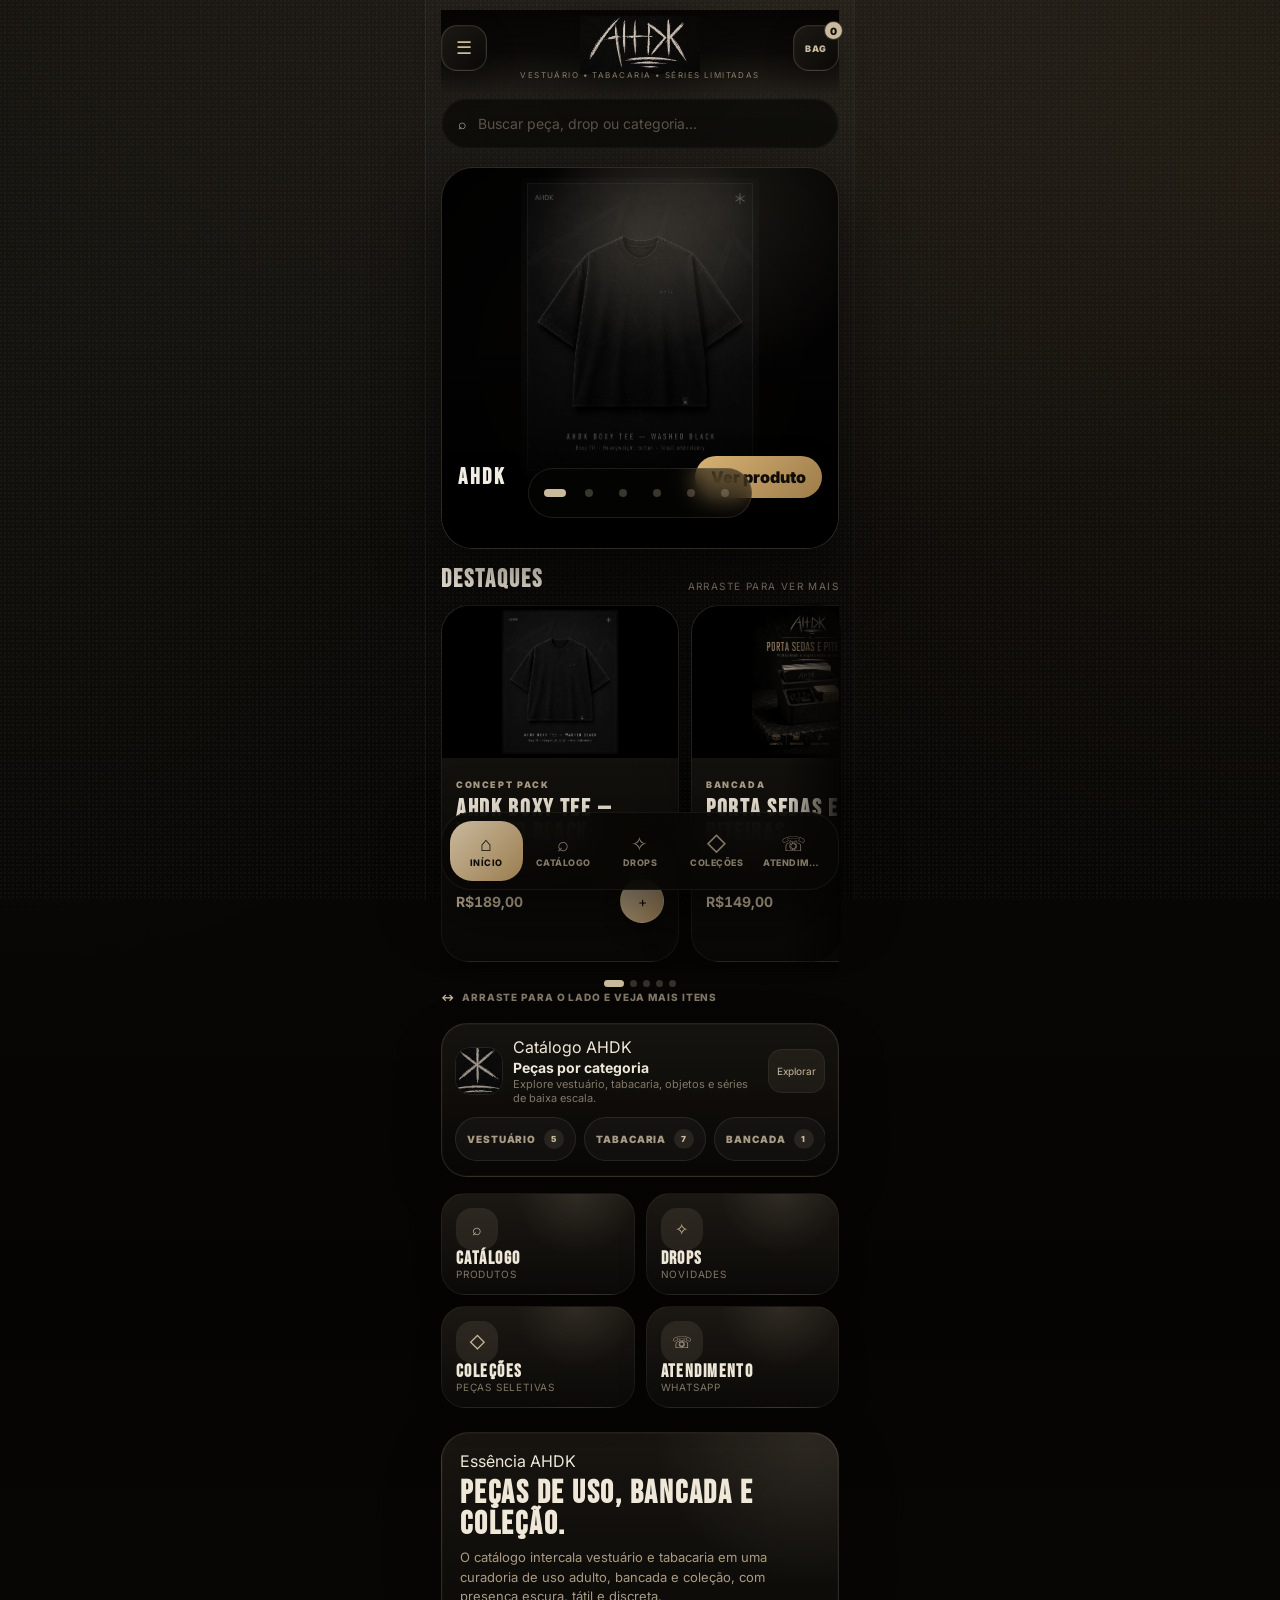
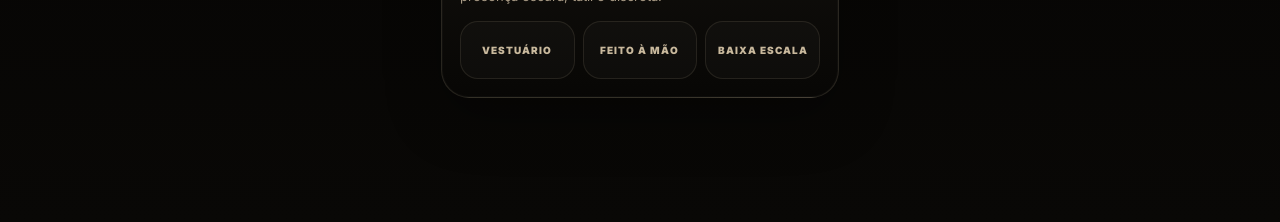
==== AHDK_v10_pack_curadoria/homepage.html @ 4f6fab9d "Add files via upload" ====
<!DOCTYPE html>
<html lang="pt-BR">
<head>
  <meta charset="UTF-8" />
  <meta name="viewport" content="width=device-width, initial-scale=1.0, viewport-fit=cover" />
  <title>AHDK — Concept Pack Interativo</title>

  <!-- Identidade tipográfica AHDK: títulos altos, espaçados e editoriais -->
  <link rel="preconnect" href="https://fonts.googleapis.com">
  <link rel="preconnect" href="https://fonts.gstatic.com" crossorigin>
  <link href="https://fonts.googleapis.com/css2?family=Bebas+Neue&family=Cormorant+Garamond:wght@400;600;700&family=Inter:wght@300;400;600;700;800&display=swap" rel="stylesheet">

  <link rel="stylesheet" href="style.css" />
  <script src="https://telegram.org/js/telegram-web-app.js"></script>
</head>
<body>
  <main class="app-shell">
    <header class="brand-header">
      <button class="header-menu" onclick="openCatalogHub(event)" aria-label="Abrir menu de categorias e coleções">
        <span>☰</span>
      </button>

      <div class="brand-copy">
        <h1 id="brandName">AHDK</h1>
        <img class="brand-logo-top" src="assets/ahdk_logo_header.jpg" alt="" aria-hidden="true" />
        <p id="profileLabel">Vestuário • tabacaria • séries limitadas</p>
      </div>

      <button class="header-cart" id="headerCartBtn" onclick="openCartDrawer()" aria-label="Abrir carrinho">
        <span>BAG</span><b id="cartCount">0</b>
      </button>
      <button class="profile-toggle" id="profileBtn" aria-label="Alternar perfil">✦</button>
    </header>

    <section id="app" class="app-content"></section>

    <nav class="bottom-nav" aria-label="Navegação principal" id="bottomNav">
      <button class="nav active" data-page="home"><i>⌂</i><span>Início</span></button>
      <button class="nav" data-page="produtos"><i>⌕</i><span>Catálogo</span></button>
      <button class="nav" data-page="avisos"><i>✧</i><span>Drops</span></button>
      <button class="nav" data-page="colecoes"><i>◇</i><span>Coleções</span></button>
      <button class="nav" data-page="equipe"><i>☏</i><span>Atendimento</span></button>
    </nav>
  </main>

  <div class="toast" id="toast"></div>
  <script src="app.js"></script>
</body>
</html>
---- AHDK_v10_pack_curadoria/style.css ----
/* =========================================================
   AHDK MINIAPP — IDENTIDADE FINAL
   Sistema visual completo para tabacaria premium.
   Paleta: preto, carvão, areia, bronze fosco e cinza quente.
   Tipografia: títulos condensados/letter-spaced + texto limpo.
   ========================================================= */

*,
*::before,
*::after {
  box-sizing: border-box;
}

:root {
  --ink: #050403;
  --black: #090806;
  --coal: #0f0d0a;
  --charcoal: #171512;
  --graphite: #211f1a;
  --panel: rgba(18, 16, 13, .92);
  --panel-strong: rgba(25, 23, 19, .98);
  --sand: #c9b99d;
  --sand-soft: #a99b85;
  --bone: #efe7d8;
  --smoke: #817767;
  --ash: #5c5449;
  --bronze: #9b7d4f;
  --olive: #a4a780;
  --danger: #b66d5f;
  --line: rgba(201, 185, 157, .22);
  --line-soft: rgba(255, 255, 255, .055);
  --shadow: 0 22px 60px rgba(0, 0, 0, .58);
  --radius-lg: 30px;
  --radius-md: 22px;
  --radius-sm: 16px;
}

html,
body {
  margin: 0;
  min-height: 100%;
  background: var(--ink);
  color: var(--bone);
  font-family: "Inter", -apple-system, BlinkMacSystemFont, "Segoe UI", Arial, sans-serif;
}

body {
  background:
    radial-gradient(circle at 50% -20%, rgba(201,185,157,.14), transparent 42%),
    radial-gradient(circle at 100% 10%, rgba(155,125,79,.12), transparent 35%),
    radial-gradient(circle at 0% 20%, rgba(164,167,128,.06), transparent 32%),
    linear-gradient(180deg, #0d0b08 0%, #050403 72%, #090806 100%);
  overflow-x: hidden;
}

body::before {
  content: "";
  position: fixed;
  inset: 0;
  pointer-events: none;
  opacity: .14;
  mix-blend-mode: screen;
  background-image:
    radial-gradient(circle at 20% 30%, rgba(255,255,255,.20) 0 1px, transparent 1px),
    radial-gradient(circle at 70% 60%, rgba(255,255,255,.12) 0 1px, transparent 1px);
  background-size: 4px 4px, 7px 7px;
  z-index: 0;
}

button,
input {
  font: inherit;
}

button {
  cursor: pointer;
}

.app-shell {
  width: 100%;
  max-width: 430px;
  min-height: 100vh;
  margin: 0 auto;
  padding: calc(18px + env(safe-area-inset-top)) 16px calc(108px + env(safe-area-inset-bottom));
  position: relative;
  z-index: 1;
}

.app-shell::before {
  content: "";
  position: fixed;
  inset: 0 auto 0 50%;
  width: min(430px, 100%);
  transform: translateX(-50%);
  border-left: 1px solid rgba(255,255,255,.045);
  border-right: 1px solid rgba(255,255,255,.045);
  pointer-events: none;
  background: linear-gradient(180deg, rgba(255,255,255,.018), rgba(0,0,0,.16));
}

.brand-header {
  display: flex;
  align-items: center;
  gap: 12px;
  padding: 8px 0 18px;
  position: sticky;
  top: 0;
  z-index: 30;
  background: linear-gradient(180deg, rgba(5,4,3,.96), rgba(5,4,3,.78), rgba(5,4,3,0));
  backdrop-filter: blur(18px);
}

.brand-mark {
  width: 58px;
  height: 58px;
  border: 1px solid var(--line);
  border-radius: 18px;
  overflow: hidden;
  background: #080705;
  box-shadow: inset 0 0 0 1px rgba(255,255,255,.035), 0 12px 30px rgba(0,0,0,.36);
}

.brand-mark img {
  width: 100%;
  height: 100%;
  object-fit: cover;
  display: block;
  filter: contrast(1.04) brightness(.92);
}

.brand-copy {
  min-width: 0;
}

.brand-copy h1 {
  margin: 0;
  font-family: "Bebas Neue", "Arial Narrow", sans-serif;
  font-size: 34px;
  line-height: .9;
  letter-spacing: .065em;
  color: var(--bone);
  text-transform: uppercase;
}

.brand-copy p {
  margin: 6px 0 0;
  color: var(--sand-soft);
  font-size: 11px;
  letter-spacing: .08em;
  text-transform: uppercase;
}

.profile-toggle {
  margin-left: auto;
  width: 48px;
  height: 48px;
  border: 1px solid var(--line);
  border-radius: 16px;
  color: var(--sand);
  background: linear-gradient(145deg, rgba(201,185,157,.13), rgba(8,7,5,.92));
  box-shadow: inset 0 0 0 1px rgba(255,255,255,.035);
  font-size: 20px;
}

.app-content {
  position: relative;
}

.page {
  animation: enter .24s ease;
}

@keyframes enter {
  from { opacity: .35; transform: translateY(10px); }
  to { opacity: 1; transform: none; }
}

/* Busca */
.search {
  display: flex;
  align-items: center;
  gap: 10px;
  margin: 4px 0 18px;
  padding: 15px 16px;
  border-radius: 999px;
  border: 1px solid var(--line-soft);
  background: rgba(12, 11, 9, .82);
  box-shadow: inset 0 0 0 1px rgba(255,255,255,.025);
}

.search span {
  color: var(--sand);
  font-size: 14px;
}

.search input {
  width: 100%;
  border: 0;
  outline: 0;
  background: transparent;
  color: var(--bone);
  font-size: 14px;
}

.search input::placeholder {
  color: var(--ash);
}

/* Hero editorial */
.hero {
  min-height: 268px;
  padding: 24px;
  border: 1px solid var(--line);
  border-radius: var(--radius-lg);
  overflow: hidden;
  position: relative;
  display: flex;
  flex-direction: column;
  justify-content: flex-end;
  background:
    linear-gradient(180deg, rgba(0,0,0,.10), rgba(0,0,0,.80)),
    url("assets/10_acessorios_e_embalagens_AHDK.jpg") center/cover;
  box-shadow: var(--shadow);
}

.hero::after {
  content: "";
  position: absolute;
  inset: 0;
  border-radius: inherit;
  background: radial-gradient(circle at 50% 18%, rgba(201,185,157,.15), transparent 32%);
  pointer-events: none;
}

.hero .badge,
.hero h2,
.hero p,
.hero-actions {
  position: relative;
  z-index: 1;
}

.badge {
  align-self: flex-start;
  display: inline-flex;
  align-items: center;
  gap: 7px;
  padding: 7px 13px;
  border-radius: 999px;
  border: 1px solid rgba(201,185,157,.34);
  color: var(--sand);
  background: rgba(8,7,5,.55);
  font-size: 10px;
  font-weight: 800;
  letter-spacing: .18em;
  text-transform: uppercase;
}

.hero h2 {
  margin: 18px 0 10px;
  max-width: 330px;
  font-family: "Bebas Neue", "Arial Narrow", sans-serif;
  font-size: 42px;
  line-height: .88;
  letter-spacing: .06em;
  text-transform: uppercase;
}

.hero p {
  margin: 0;
  color: var(--sand-soft);
  line-height: 1.52;
  font-size: 14px;
}

.hero-actions {
  display: flex;
  gap: 10px;
  margin-top: 20px;
}

.cta,
.ghost {
  border: 1px solid var(--line);
  border-radius: 999px;
  padding: 12px 16px;
  min-height: 44px;
  font-weight: 800;
  font-size: 12px;
  letter-spacing: .08em;
  text-transform: uppercase;
}

.cta {
  color: #0f0d0a;
  background: linear-gradient(135deg, var(--sand), var(--bronze));
}

.ghost {
  color: var(--bone);
  background: rgba(10,9,7,.65);
}

/* Mini cards */
.quick-grid {
  display: grid;
  grid-template-columns: repeat(3, 1fr);
  gap: 11px;
  margin: 16px 0 24px;
}

.quick {
  min-height: 118px;
  text-align: left;
  border: 1px solid var(--line-soft);
  border-radius: 24px;
  padding: 14px;
  color: var(--bone);
  background:
    radial-gradient(circle at 70% 0%, rgba(201,185,157,.12), transparent 36%),
    linear-gradient(180deg, rgba(28,25,20,.96), rgba(12,10,8,.94));
  display: flex;
  flex-direction: column;
  justify-content: space-between;
  box-shadow: 0 12px 28px rgba(0,0,0,.24);
}

.quick i {
  width: 42px;
  height: 42px;
  border-radius: 16px;
  display: grid;
  place-items: center;
  color: var(--sand);
  background: rgba(201,185,157,.11);
  font-style: normal;
}

.quick b {
  display: block;
  font-family: "Bebas Neue", "Arial Narrow", sans-serif;
  letter-spacing: .08em;
  font-size: 18px;
  line-height: 1;
  text-transform: uppercase;
}

.quick small {
  color: var(--smoke);
  font-size: 10px;
  text-transform: uppercase;
  letter-spacing: .08em;
}

.section {
  margin: 22px 0 11px;
  display: flex;
  align-items: end;
  justify-content: space-between;
}

.section h3 {
  margin: 0;
  font-family: "Bebas Neue", "Arial Narrow", sans-serif;
  font-size: 25px;
  letter-spacing: .08em;
  line-height: 1;
  text-transform: uppercase;
}

.section span {
  color: var(--smoke);
  font-size: 10px;
  letter-spacing: .14em;
  text-transform: uppercase;
}

/* KPI */
.kpis {
  display: grid;
  grid-template-columns: 1fr 1fr;
  gap: 11px;
}

.card {
  border: 1px solid var(--line-soft);
  border-radius: 24px;
  padding: 16px;
  background: linear-gradient(180deg, rgba(28,25,20,.95), rgba(10,9,7,.97));
  box-shadow: 0 16px 36px rgba(0,0,0,.24);
}

.card small {
  color: var(--smoke);
  font-size: 10px;
  letter-spacing: .13em;
  text-transform: uppercase;
}

.card strong {
  display: block;
  margin: 9px 0;
  color: var(--bone);
  font-size: 21px;
}

.up {
  color: var(--olive);
  font-size: 11px;
  font-weight: 800;
}

/* Cards list */
.stack {
  display: grid;
  gap: 10px;
}

.item {
  display: flex;
  align-items: center;
  gap: 12px;
  min-height: 76px;
  padding: 13px;
  border: 1px solid var(--line-soft);
  border-radius: 22px;
  background: linear-gradient(180deg, rgba(24,22,18,.95), rgba(10,9,7,.96));
  box-shadow: 0 14px 32px rgba(0,0,0,.25);
}

.thumb {
  width: 50px;
  height: 50px;
  flex: none;
  border-radius: 17px;
  display: grid;
  place-items: center;
  overflow: hidden;
  color: var(--sand);
  background: rgba(201,185,157,.10);
  font-size: 22px;
}

.thumb img {
  width: 100%;
  height: 100%;
  object-fit: cover;
  display: block;
  filter: saturate(.85) contrast(1.03);
}

.item h4 {
  margin: 0 0 4px;
  font-size: 14px;
  color: var(--bone);
}

.item p {
  margin: 0;
  color: var(--smoke);
  font-size: 12px;
}

.pill {
  margin-left: auto;
  border-radius: 999px;
  padding: 6px 9px;
  font-size: 9px;
  font-weight: 900;
  letter-spacing: .12em;
  text-transform: uppercase;
  color: var(--olive);
  background: rgba(164,167,128,.10);
  white-space: nowrap;
  border: 1px solid rgba(164,167,128,.12);
}

.pill.gold {
  color: var(--sand);
  background: rgba(201,185,157,.10);
  border-color: rgba(201,185,157,.16);
}

.pill.red {
  color: var(--danger);
  background: rgba(182,109,95,.10);
  border-color: rgba(182,109,95,.16);
}

.delete-btn,
.action-btn {
  border: 1px solid var(--line-soft);
  border-radius: 14px;
  padding: 6px 8px;
  color: var(--sand);
  background: rgba(201,185,157,.08);
  font-size: 10px;
}

/* Catálogo editorial */
.product-grid {
  display: grid;
  gap: 14px;
}

.product-card {
  position: relative;
  overflow: hidden;
  border: 1px solid var(--line-soft);
  border-radius: 28px;
  background: linear-gradient(180deg, rgba(28,25,20,.96), rgba(9,8,6,.98));
  box-shadow: var(--shadow);
}

.product-card .cover {
  height: 184px;
  overflow: hidden;
  background: var(--coal);
}

.product-card .cover img {
  width: 100%;
  height: 100%;
  object-fit: cover;
  filter: saturate(.86) contrast(1.04);
}

.product-card .product-body {
  padding: 16px;
}

.product-card .label {
  display: block;
  color: var(--sand-soft);
  font-size: 10px;
  letter-spacing: .18em;
  text-transform: uppercase;
  margin-bottom: 8px;
}

.product-card h4 {
  margin: 0;
  font-family: "Bebas Neue", "Arial Narrow", sans-serif;
  font-size: 28px;
  line-height: 1;
  letter-spacing: .07em;
  text-transform: uppercase;
}

.product-card p {
  margin: 8px 0 0;
  color: var(--smoke);
  font-size: 13px;
  line-height: 1.45;
}

.product-meta {
  display: flex;
  align-items: center;
  justify-content: space-between;
  margin-top: 14px;
}

.price {
  color: var(--sand);
  font-weight: 900;
  letter-spacing: .04em;
}

/* Menu gestão */
.menu {
  display: grid;
  gap: 10px;
}

.menu button {
  width: 100%;
  text-align: left;
  border: 1px solid var(--line-soft);
  border-radius: 23px;
  padding: 15px;
  color: var(--bone);
  background: linear-gradient(180deg, rgba(28,25,20,.95), rgba(10,9,7,.96));
  display: flex;
  gap: 12px;
  align-items: center;
}

.menu i {
  width: 46px;
  height: 46px;
  border-radius: 16px;
  display: grid;
  place-items: center;
  color: var(--sand);
  background: rgba(201,185,157,.09);
  font-style: normal;
}

.menu b {
  display: block;
  font-family: "Bebas Neue", "Arial Narrow", sans-serif;
  font-size: 21px;
  letter-spacing: .08em;
  text-transform: uppercase;
}

.menu small {
  color: var(--smoke);
}

.progress {
  height: 8px;
  border-radius: 99px;
  background: rgba(255,255,255,.07);
  overflow: hidden;
  margin-top: 10px;
}

.progress span {
  display: block;
  height: 100%;
  border-radius: 99px;
  background: linear-gradient(90deg, var(--bronze), var(--sand));
}

/* Navegação inferior */
.bottom-nav {
  position: fixed;
  left: 50%;
  bottom: calc(10px + env(safe-area-inset-bottom));
  transform: translateX(-50%);
  width: min(398px, calc(100% - 24px));
  height: 78px;
  display: grid;
  grid-template-columns: repeat(5, 1fr);
  gap: 4px;
  padding: 8px;
  border: 1px solid var(--line-soft);
  border-radius: 30px;
  background: rgba(8,7,5,.92);
  backdrop-filter: blur(18px);
  box-shadow: 0 22px 60px rgba(0,0,0,.6);
  z-index: 50;
}

.nav {
  border: 0;
  border-radius: 22px;
  background: transparent;
  color: var(--smoke);
  font-size: 20px;
  display: flex;
  flex-direction: column;
  align-items: center;
  justify-content: center;
  gap: 3px;
}

.nav span {
  font-size: 9px;
  font-weight: 800;
  letter-spacing: .06em;
  text-transform: uppercase;
}

.nav.active {
  background: linear-gradient(135deg, var(--sand), var(--bronze));
  color: #100e0b;
}

.toast {
  position: fixed;
  left: 50%;
  bottom: 102px;
  transform: translateX(-50%) translateY(12px);
  opacity: 0;
  transition: .2s;
  border: 1px solid var(--line);
  border-radius: 18px;
  padding: 11px 14px;
  max-width: 320px;
  text-align: center;
  background: #12100d;
  color: var(--bone);
  z-index: 80;
  box-shadow: var(--shadow);
}

.toast.show {
  opacity: 1;
  transform: translateX(-50%) translateY(0);
}

@media (min-width: 760px) {
  body {
    display: grid;
    place-items: start center;
  }

  .app-shell {
    min-height: 860px;
  }
}

/* =========================================================
   Interações premium — catálogo, modal e destaques
   ========================================================= */

body.modal-open {
  overflow: hidden;
}

.section.compact {
  margin-top: 18px;
}

.featured-block {
  margin: 18px 0 20px;
}

.featured-carousel {
  display: grid;
  grid-auto-flow: column;
  grid-auto-columns: minmax(238px, 74%);
  gap: 12px;
  overflow-x: auto;
  overscroll-behavior-x: contain;
  scroll-snap-type: x mandatory;
  padding: 2px 2px 10px;
  scrollbar-width: none;
}

.featured-carousel::-webkit-scrollbar {
  display: none;
}

.featured-card {
  scroll-snap-align: start;
  min-height: 204px;
  border: 1px solid var(--line-soft);
  border-radius: 28px;
  overflow: hidden;
  background: linear-gradient(180deg, rgba(28,25,20,.96), rgba(9,8,6,.98));
  box-shadow: 0 18px 48px rgba(0,0,0,.34);
  position: relative;
  cursor: pointer;
  transition: transform .22s ease, border-color .22s ease, box-shadow .22s ease;
}

.featured-card:active,
.featured-card:hover,
.featured-card:focus-visible {
  transform: translateY(-2px);
  border-color: rgba(201,185,157,.28);
  box-shadow: 0 24px 62px rgba(0,0,0,.48);
  outline: none;
}

.featured-image {
  height: 126px;
  overflow: hidden;
  background: var(--coal);
}

.featured-image img {
  width: 100%;
  height: 100%;
  object-fit: cover;
  display: block;
  filter: saturate(.84) contrast(1.04) brightness(.92);
  transition: transform .28s ease, filter .28s ease;
}

.featured-card:hover .featured-image img,
.featured-card:focus-visible .featured-image img,
.product-card:hover .cover img,
.product-card:focus-visible .cover img {
  transform: scale(1.045);
  filter: saturate(.92) contrast(1.07) brightness(1.02);
}

.featured-copy {
  padding: 14px;
}

.featured-copy span {
  display: inline-flex;
  margin-bottom: 7px;
  color: var(--sand-soft);
  font-size: 9px;
  font-weight: 900;
  letter-spacing: .18em;
  text-transform: uppercase;
}

.featured-copy h4 {
  margin: 0 0 8px;
  font-family: "Bebas Neue", "Arial Narrow", sans-serif;
  font-size: 24px;
  line-height: 1;
  letter-spacing: .07em;
  text-transform: uppercase;
}

.featured-copy strong {
  color: var(--sand);
  font-size: 14px;
}

.product-card {
  cursor: pointer;
  transition: transform .22s ease, border-color .22s ease, box-shadow .22s ease, background .22s ease;
}

.product-card:hover,
.product-card:focus-visible {
  transform: translateY(-3px);
  border-color: rgba(201,185,157,.30);
  box-shadow: 0 26px 72px rgba(0,0,0,.64);
  outline: none;
}

.product-card .cover {
  position: relative;
}

.product-card .cover img {
  display: block;
  transition: transform .30s ease, filter .30s ease;
}

.tap-hint {
  position: absolute;
  right: 12px;
  bottom: 12px;
  padding: 7px 9px;
  border: 1px solid rgba(201,185,157,.18);
  border-radius: 999px;
  color: var(--sand);
  background: rgba(8,7,5,.72);
  backdrop-filter: blur(12px);
  font-size: 9px;
  font-weight: 900;
  letter-spacing: .12em;
  text-transform: uppercase;
  opacity: .82;
}

.product-meta {
  gap: 10px;
}

.product-actions {
  margin-left: auto;
  display: flex;
  align-items: center;
  justify-content: flex-end;
  gap: 7px;
  flex-wrap: wrap;
}

.cart-btn {
  border: 1px solid rgba(201,185,157,.22);
  border-radius: 999px;
  min-height: 30px;
  padding: 7px 10px;
  color: #100e0b;
  background: linear-gradient(135deg, var(--sand), var(--bronze));
  font-size: 9px;
  font-weight: 900;
  letter-spacing: .10em;
  text-transform: uppercase;
  box-shadow: 0 10px 22px rgba(0,0,0,.28);
}

.product-modal-backdrop {
  position: fixed;
  inset: 0;
  z-index: 100;
  display: flex;
  align-items: flex-end;
  justify-content: center;
  padding: 18px 12px calc(18px + env(safe-area-inset-bottom));
  background: rgba(3,3,2,.72);
  backdrop-filter: blur(18px);
  animation: fadeIn .22s ease both;
}

.product-modal {
  width: min(100%, 430px);
  max-height: min(88vh, 780px);
  overflow: hidden auto;
  border: 1px solid rgba(201,185,157,.24);
  border-radius: 34px;
  background: linear-gradient(180deg, rgba(28,25,20,.98), rgba(7,6,5,.99));
  box-shadow: 0 30px 90px rgba(0,0,0,.78);
  position: relative;
  animation: sheetUp .28s cubic-bezier(.22, 1, .36, 1) both;
}

.modal-close {
  position: absolute;
  right: 14px;
  top: 14px;
  z-index: 2;
  width: 40px;
  height: 40px;
  border: 1px solid rgba(201,185,157,.26);
  border-radius: 50%;
  color: var(--bone);
  background: rgba(8,7,5,.76);
  backdrop-filter: blur(10px);
  font-size: 24px;
  line-height: 1;
}

.modal-image-wrap {
  position: relative;
  height: 292px;
  overflow: hidden;
  background: #070605;
}

.modal-image-wrap img {
  width: 100%;
  height: 100%;
  object-fit: contain;
  display: block;
  filter: saturate(.9) contrast(1.05) brightness(.98);
}

.modal-image-wrap::after {
  content: "";
  position: absolute;
  inset: 0;
  background: linear-gradient(180deg, transparent 52%, rgba(8,7,5,.86));
  pointer-events: none;
}

.modal-badge {
  position: absolute;
  left: 16px;
  bottom: 16px;
  z-index: 1;
  padding: 8px 11px;
  border: 1px solid rgba(201,185,157,.24);
  border-radius: 999px;
  color: var(--sand);
  background: rgba(8,7,5,.74);
  font-size: 9px;
  font-weight: 900;
  letter-spacing: .18em;
  text-transform: uppercase;
}

.modal-content {
  padding: 18px 18px 20px;
}

.modal-content h3 {
  margin: 8px 0 8px;
  font-family: "Bebas Neue", "Arial Narrow", sans-serif;
  font-size: 36px;
  line-height: .94;
  letter-spacing: .07em;
  text-transform: uppercase;
}

.modal-content p {
  margin: 0;
  color: var(--sand-soft);
  font-size: 14px;
  line-height: 1.58;
}

.modal-meta {
  margin: 16px 0;
  display: flex;
  align-items: center;
  justify-content: space-between;
  gap: 10px;
}

.modal-meta strong {
  color: var(--sand);
  font-size: 20px;
  letter-spacing: .04em;
}

.modal-cart,
.modal-ghost {
  width: 100%;
  min-height: 50px;
  border-radius: 999px;
  font-size: 11px;
  font-weight: 900;
  letter-spacing: .10em;
  text-transform: uppercase;
}

.modal-cart {
  border: 1px solid rgba(201,185,157,.28);
  color: #100e0b;
  background: linear-gradient(135deg, var(--sand), var(--bronze));
}

.modal-ghost {
  margin-top: 10px;
  border: 1px solid var(--line-soft);
  color: var(--bone);
  background: rgba(201,185,157,.08);
}

@keyframes fadeIn {
  from { opacity: 0; }
  to { opacity: 1; }
}

@keyframes sheetUp {
  from { opacity: .3; transform: translateY(24px) scale(.98); }
  to { opacity: 1; transform: translateY(0) scale(1); }
}

@media (max-width: 370px) {
  .product-meta {
    align-items: flex-start;
    flex-direction: column;
  }

  .product-actions {
    margin-left: 0;
    justify-content: flex-start;
  }

  .modal-image-wrap {
    height: 246px;
  }
}

/* =========================================================
   Refinamento 02 — carrossel hero, setas, carrinho e zoom
   ========================================================= */

button,
.product-card,
.featured-card,
.item,
.menu button {
  -webkit-tap-highlight-color: transparent;
}

button,
.cta,
.ghost,
.quick,
.nav,
.delete-btn,
.action-btn,
.cart-btn,
.modal-cart,
.modal-ghost,
.carousel-arrow,
.header-cart,
.mini-cart {
  transition: transform .18s ease, border-color .18s ease, background .18s ease, color .18s ease, box-shadow .18s ease, filter .18s ease;
}

button:hover,
button:focus-visible,
.cta:hover,
.cta:focus-visible,
.ghost:hover,
.ghost:focus-visible,
.quick:hover,
.quick:focus-visible,
.nav:hover,
.nav:focus-visible,
.delete-btn:hover,
.delete-btn:focus-visible,
.action-btn:hover,
.action-btn:focus-visible,
.cart-btn:hover,
.cart-btn:focus-visible,
.modal-cart:hover,
.modal-cart:focus-visible,
.modal-ghost:hover,
.modal-ghost:focus-visible,
.header-cart:hover,
.header-cart:focus-visible,
.mini-cart:hover,
.mini-cart:focus-visible {
  transform: translateY(-1px);
  border-color: rgba(201,185,157,.34);
  box-shadow: 0 12px 30px rgba(0,0,0,.34);
  outline: none;
}

button:active,
.cta:active,
.ghost:active,
.quick:active,
.nav:active,
.cart-btn:active,
.modal-cart:active,
.modal-ghost:active,
.header-cart:active,
.mini-cart:active {
  transform: translateY(0) scale(.985);
  filter: brightness(.96);
}

.header-cart {
  margin-left: auto;
  width: 48px;
  height: 48px;
  flex: none;
  border: 1px solid var(--line);
  border-radius: 16px;
  color: var(--sand);
  background: linear-gradient(145deg, rgba(201,185,157,.10), rgba(8,7,5,.92));
  box-shadow: inset 0 0 0 1px rgba(255,255,255,.035);
  position: relative;
  display: grid;
  place-items: center;
  font-size: 18px;
}

.profile-toggle {
  margin-left: 8px;
  flex: none;
}

.header-cart b {
  position: absolute;
  right: -5px;
  top: -5px;
  min-width: 19px;
  height: 19px;
  padding: 0 5px;
  border-radius: 999px;
  display: grid;
  place-items: center;
  color: #100e0b;
  background: var(--sand);
  border: 1px solid rgba(8,7,5,.72);
  font-size: 10px;
  font-weight: 900;
}

.header-cart.active {
  color: #102015;
  background: linear-gradient(135deg, #9fc88d, #5d8e5b);
  border-color: rgba(159,200,141,.55);
  box-shadow: 0 12px 32px rgba(80,140,85,.18), inset 0 0 0 1px rgba(255,255,255,.12);
}

.header-cart.active b {
  background: #dff4d6;
}

.hero-carousel {
  background: #070605;
  isolation: isolate;
}

.hero-media {
  position: absolute;
  inset: 0;
  z-index: 0;
  overflow: hidden;
}

.hero-media img {
  position: absolute;
  inset: 0;
  width: 100%;
  height: 100%;
  object-fit: cover;
  opacity: 0;
  transform: scale(1.04);
  filter: saturate(.76) contrast(1.05) brightness(.62);
  transition: opacity .36s ease, transform .52s ease, filter .36s ease;
}

.hero-media img.active {
  opacity: 1;
  transform: scale(1);
  filter: saturate(.84) contrast(1.08) brightness(.70);
}

.hero-carousel::before {
  content: "";
  position: absolute;
  inset: 0;
  z-index: 1;
  pointer-events: none;
  background:
    linear-gradient(180deg, rgba(0,0,0,.20), rgba(0,0,0,.86)),
    radial-gradient(circle at 80% 15%, rgba(201,185,157,.20), transparent 36%);
}

.hero-carousel::after {
  z-index: 2;
}

.hero-carousel .badge,
.hero-carousel h2,
.hero-carousel p,
.hero-carousel .hero-actions,
.hero-carousel-ui {
  position: relative;
  z-index: 3;
}

.hero-carousel-ui {
  margin-top: 18px;
  display: flex;
  align-items: center;
  gap: 10px;
}

.hero-carousel-ui > button,
.carousel-arrow {
  width: 38px;
  height: 38px;
  border-radius: 999px;
  border: 1px solid rgba(201,185,157,.28);
  color: var(--sand);
  background: rgba(8,7,5,.72);
  backdrop-filter: blur(14px);
  font-size: 23px;
  line-height: 1;
}

.hero-dots {
  display: flex;
  align-items: center;
  gap: 6px;
}

.hero-dots button {
  width: 8px;
  height: 8px;
  padding: 0;
  border-radius: 999px;
  border: 0;
  background: rgba(201,185,157,.28);
}

.hero-dots button.active {
  width: 22px;
  background: var(--sand);
}

.carousel-shell {
  position: relative;
}

.carousel-shell::after {
  content: "";
  position: absolute;
  right: -2px;
  top: 0;
  bottom: 10px;
  width: 58px;
  pointer-events: none;
  border-radius: 0 28px 28px 0;
  background: linear-gradient(90deg, transparent, rgba(5,4,3,.92));
}

.carousel-arrow {
  position: absolute;
  top: 50%;
  transform: translateY(-50%);
  z-index: 4;
  display: grid;
  place-items: center;
}

.carousel-arrow.left {
  left: -6px;
}

.carousel-arrow.right {
  right: -6px;
}

.carousel-arrow:hover,
.carousel-arrow:focus-visible {
  transform: translateY(-50%) scale(1.04);
}

.swipe-hint {
  margin-top: 4px;
  color: var(--smoke);
  font-size: 10px;
  font-weight: 800;
  letter-spacing: .09em;
  text-transform: uppercase;
  display: flex;
  align-items: center;
  gap: 7px;
}

.swipe-hint span {
  color: var(--sand);
  animation: swipePulse 1.25s ease-in-out infinite;
}

@keyframes swipePulse {
  0%, 100% { transform: translateX(0); opacity: .55; }
  50% { transform: translateX(5px); opacity: 1; }
}

.featured-row {
  display: flex;
  align-items: center;
  justify-content: space-between;
  gap: 10px;
}

.mini-cart {
  width: 34px;
  height: 34px;
  border-radius: 999px;
  border: 1px solid rgba(201,185,157,.24);
  color: #100e0b;
  background: linear-gradient(135deg, var(--sand), var(--bronze));
  display: grid;
  place-items: center;
  font-size: 14px;
  box-shadow: 0 10px 20px rgba(0,0,0,.24);
}

.cart-btn {
  display: inline-flex;
  align-items: center;
  gap: 6px;
}

.cart-btn em {
  font-style: normal;
}

.cart-btn.added,
.modal-cart.added,
.mini-cart.added,
.product-card.in-cart .cart-btn {
  color: #102015;
  background: linear-gradient(135deg, #dff4d6, #72a96c);
  border-color: rgba(159,200,141,.62);
  box-shadow: 0 12px 28px rgba(80,140,85,.18);
}

.product-card.in-cart {
  border-color: rgba(159,200,141,.30);
}

.product-card.in-cart::after {
  content: "✓";
  position: absolute;
  top: 12px;
  left: 12px;
  width: 30px;
  height: 30px;
  border-radius: 999px;
  display: grid;
  place-items: center;
  color: #102015;
  background: linear-gradient(135deg, #dff4d6, #72a96c);
  font-weight: 900;
  z-index: 2;
  box-shadow: 0 10px 22px rgba(0,0,0,.34);
}

.modal-image-wrap {
  width: 100%;
  padding: 0;
  border: 0;
  border-radius: 0;
  cursor: zoom-in;
  text-align: inherit;
}

.zoom-hint {
  position: absolute;
  right: 16px;
  bottom: 16px;
  z-index: 2;
  padding: 8px 11px;
  border: 1px solid rgba(201,185,157,.24);
  border-radius: 999px;
  color: var(--bone);
  background: rgba(8,7,5,.74);
  backdrop-filter: blur(12px);
  font-size: 9px;
  font-weight: 900;
  letter-spacing: .14em;
  text-transform: uppercase;
}

.image-zoom-backdrop,
.cart-backdrop {
  position: fixed;
  inset: 0;
  z-index: 130;
  display: flex;
  align-items: center;
  justify-content: center;
  padding: calc(18px + env(safe-area-inset-top)) 12px calc(18px + env(safe-area-inset-bottom));
  background: rgba(3,3,2,.84);
  backdrop-filter: blur(20px);
  animation: fadeIn .20s ease both;
}

.image-zoom {
  width: min(100%, 430px);
  max-height: 94vh;
  position: relative;
  display: grid;
  gap: 12px;
}

.image-zoom img {
  width: 100%;
  max-height: 72vh;
  object-fit: contain;
  border: 1px solid rgba(201,185,157,.20);
  border-radius: 28px;
  background: #050403;
  box-shadow: 0 26px 78px rgba(0,0,0,.76);
}

.zoom-close {
  right: 12px;
  top: 12px;
}

.image-zoom-caption {
  border: 1px solid rgba(201,185,157,.16);
  border-radius: 24px;
  padding: 13px;
  background: rgba(14,12,10,.92);
  display: grid;
  gap: 8px;
}

.image-zoom-caption span {
  color: var(--sand-soft);
  font-size: 9px;
  font-weight: 900;
  letter-spacing: .16em;
  text-transform: uppercase;
}

.image-zoom-caption strong {
  font-family: "Bebas Neue", "Arial Narrow", sans-serif;
  font-size: 28px;
  letter-spacing: .08em;
  line-height: 1;
  text-transform: uppercase;
}

.cart-backdrop {
  align-items: flex-end;
}

.cart-drawer {
  width: min(100%, 430px);
  max-height: min(86vh, 720px);
  overflow: hidden auto;
  position: relative;
  border: 1px solid rgba(201,185,157,.24);
  border-radius: 34px 34px 24px 24px;
  background: linear-gradient(180deg, rgba(28,25,20,.98), rgba(7,6,5,.99));
  box-shadow: 0 30px 90px rgba(0,0,0,.78);
  animation: sheetUp .28s cubic-bezier(.22, 1, .36, 1) both;
}

.cart-head {
  padding: 22px 18px 12px;
}

.cart-head h3 {
  margin: 8px 0 6px;
  font-family: "Bebas Neue", "Arial Narrow", sans-serif;
  font-size: 36px;
  letter-spacing: .08em;
  line-height: .94;
  text-transform: uppercase;
}

.cart-head p,
.empty-cart {
  margin: 0;
  color: var(--sand-soft);
  font-size: 13px;
  line-height: 1.5;
}

.cart-list {
  display: grid;
  gap: 10px;
  padding: 0 14px 14px;
}

.cart-item {
  display: grid;
  grid-template-columns: 62px 1fr 34px;
  align-items: center;
  gap: 11px;
  min-height: 76px;
  padding: 10px;
  border-radius: 22px;
  border: 1px solid var(--line-soft);
  background: rgba(10,9,7,.64);
}

.cart-item img {
  width: 62px;
  height: 58px;
  border-radius: 16px;
  object-fit: cover;
  background: var(--coal);
}

.cart-item span {
  display: block;
  color: var(--sand-soft);
  font-size: 8px;
  font-weight: 900;
  letter-spacing: .14em;
  text-transform: uppercase;
}

.cart-item strong {
  display: block;
  margin: 3px 0;
  color: var(--bone);
  font-size: 13px;
}

.cart-item small {
  color: var(--smoke);
  font-size: 12px;
}

.cart-item button {
  width: 34px;
  height: 34px;
  border-radius: 999px;
  border: 1px solid rgba(201,185,157,.24);
  color: var(--sand);
  background: rgba(201,185,157,.08);
  font-size: 20px;
}

.cart-actions {
  padding: 2px 14px 18px;
}

.empty-cart {
  padding: 18px;
  border: 1px dashed rgba(201,185,157,.22);
  border-radius: 22px;
  text-align: center;
}

@media (max-width: 370px) {
  .brand-mark {
    width: 50px;
    height: 50px;
  }

  .brand-copy h1 {
    font-size: 28px;
  }

  .header-cart,
  .profile-toggle {
    width: 43px;
    height: 43px;
    border-radius: 14px;
  }

  .carousel-arrow.left { left: -2px; }
  .carousel-arrow.right { right: -2px; }

  .cart-btn em {
    display: none;
  }
}

/* =========================================================
   Rodada final — sessões, dashboards e comandos funcionais
   ========================================================= */

.session-panel {
  margin: 0 0 18px;
  padding: 14px;
  border: 1px solid rgba(201,185,157,.18);
  border-radius: 24px;
  background: linear-gradient(135deg, rgba(201,185,157,.08), rgba(8,7,5,.82));
  display: grid;
  grid-template-columns: 1fr;
  gap: 12px;
  box-shadow: inset 0 0 0 1px rgba(255,255,255,.025), 0 16px 38px rgba(0,0,0,.28);
}

.session-panel strong {
  display: block;
  margin: 5px 0 4px;
  font-family: "Bebas Neue", "Arial Narrow", sans-serif;
  font-size: 25px;
  letter-spacing: .08em;
  text-transform: uppercase;
}

.session-panel small {
  color: var(--smoke);
  line-height: 1.45;
}

.session-actions {
  display: grid;
  grid-template-columns: repeat(3, 1fr);
  gap: 8px;
}

.session-actions button {
  min-height: 38px;
  border: 1px solid var(--line-soft);
  border-radius: 999px;
  color: var(--sand-soft);
  background: rgba(255,255,255,.035);
  font-size: 10px;
  font-weight: 900;
  letter-spacing: .12em;
  text-transform: uppercase;
  transition: transform .18s ease, border-color .18s ease, background .18s ease, color .18s ease;
}

.session-actions button:hover,
.session-actions button:focus-visible {
  transform: translateY(-1px);
  border-color: rgba(201,185,157,.34);
  color: var(--bone);
  outline: none;
}

.session-actions button.active {
  color: #100e0b;
  border-color: rgba(201,185,157,.42);
  background: linear-gradient(135deg, var(--sand), var(--bronze));
}

.access-card {
  border: 1px solid rgba(201,185,157,.18);
  border-radius: 28px;
  padding: 18px;
  background: linear-gradient(180deg, rgba(28,25,20,.96), rgba(8,7,5,.98));
  box-shadow: 0 22px 56px rgba(0,0,0,.42);
}

.access-card h3 {
  margin: 8px 0;
  font-family: "Bebas Neue", "Arial Narrow", sans-serif;
  font-size: 32px;
  line-height: 1;
  letter-spacing: .07em;
  text-transform: uppercase;
}

.access-card p,
.dashboard-card p {
  color: var(--sand-soft);
  font-size: 13px;
  line-height: 1.55;
}

.dashboard-grid {
  display: grid;
  grid-template-columns: repeat(3, 1fr);
  gap: 10px;
}

.mini-report {
  min-height: 110px;
  border: 1px solid var(--line-soft);
  border-radius: 22px;
  padding: 14px 10px;
  background: linear-gradient(180deg, rgba(28,25,20,.88), rgba(10,9,7,.96));
  display: flex;
  flex-direction: column;
  justify-content: space-between;
  box-shadow: inset 0 0 0 1px rgba(255,255,255,.025);
}

.mini-report span {
  font-size: 20px;
}

.mini-report b {
  color: var(--sand);
  font-size: 25px;
}

.mini-report small {
  color: var(--smoke);
  font-size: 10px;
  font-weight: 800;
  letter-spacing: .04em;
  text-transform: uppercase;
}

.quick,
.menu button,
.action-btn,
.delete-btn,
.cart-btn,
.mini-cart,
.modal-cart,
.modal-ghost,
.cta,
.ghost,
.profile-toggle,
.header-cart,
.carousel-arrow,
.hero-carousel-ui > button {
  -webkit-tap-highlight-color: transparent;
  transition: transform .18s ease, filter .18s ease, border-color .18s ease, background .18s ease, color .18s ease, box-shadow .18s ease;
}

.quick:hover,
.quick:focus-visible,
.menu button:hover,
.menu button:focus-visible,
.cta:hover,
.cta:focus-visible,
.ghost:hover,
.ghost:focus-visible,
.modal-cart:hover,
.modal-cart:focus-visible,
.modal-ghost:hover,
.modal-ghost:focus-visible,
.action-btn:hover,
.action-btn:focus-visible,
.delete-btn:hover,
.delete-btn:focus-visible {
  transform: translateY(-2px);
  filter: brightness(1.08);
  border-color: rgba(201,185,157,.34);
  outline: none;
}

.cart-btn.added,
.mini-cart.added,
.modal-cart.added {
  color: #071006;
  border-color: rgba(134, 190, 121, .55);
  background: linear-gradient(135deg, #b9d7a7, #6d8f5c);
  box-shadow: 0 0 0 1px rgba(185,215,167,.14), 0 14px 30px rgba(62,110,55,.22);
}

.product-card.in-cart {
  border-color: rgba(134, 190, 121, .30);
  box-shadow: 0 24px 70px rgba(62,110,55,.10), 0 26px 72px rgba(0,0,0,.54);
}

@media (min-width: 390px) {
  .session-panel {
    grid-template-columns: 1fr auto;
    align-items: center;
  }

  .session-actions {
    width: 168px;
  }
}

@media (max-width: 370px) {
  .dashboard-grid {
    grid-template-columns: 1fr;
  }
}

/* =========================================================
   Refinamento — cards interativos e painéis de detalhe
   ========================================================= */
.card,
.mini-report,
.item {
  position: relative;
}

button.card,
button.mini-report {
  width: 100%;
  text-align: left;
  color: inherit;
  font: inherit;
  border-color: var(--line-soft);
}

.interactive-card,
.interactive-report,
.interactive-item {
  cursor: pointer;
  -webkit-tap-highlight-color: transparent;
  transition: transform .18s ease, filter .18s ease, border-color .18s ease, box-shadow .18s ease, background .18s ease;
}

.interactive-card:hover,
.interactive-card:focus-visible,
.interactive-report:hover,
.interactive-report:focus-visible,
.interactive-item:hover,
.interactive-item:focus-visible {
  transform: translateY(-2px);
  filter: brightness(1.06);
  border-color: rgba(201,185,157,.30);
  box-shadow: 0 22px 54px rgba(0,0,0,.42), 0 0 0 1px rgba(201,185,157,.08) inset;
  outline: none;
}

.interactive-card:active,
.interactive-report:active,
.interactive-item:active {
  transform: translateY(0) scale(.99);
}

.card-more,
.item-more {
  display: inline-flex;
  align-items: center;
  justify-content: center;
  border-radius: 999px;
  font-style: normal;
  font-size: 8px;
  font-weight: 900;
  letter-spacing: .14em;
  text-transform: uppercase;
  color: var(--sand);
  background: rgba(201,185,157,.08);
  border: 1px solid rgba(201,185,157,.16);
}

.card-more {
  margin-top: 4px;
  padding: 5px 8px;
}

.item-more {
  margin-left: 2px;
  padding: 5px 7px;
}

.interactive-card::after,
.interactive-item::after,
.interactive-report::after {
  content: "›";
  position: absolute;
  right: 14px;
  top: 12px;
  color: rgba(201,185,157,.45);
  font-size: 18px;
  line-height: 1;
  pointer-events: none;
}

.interactive-item::after {
  top: 50%;
  transform: translateY(-50%);
}

.interactive-item {
  padding-right: 42px;
}

.interactive-item .pill {
  margin-left: auto;
}

.wide-card {
  display: block;
  margin: 0;
}

.detail-backdrop {
  position: fixed;
  inset: 0;
  z-index: 60;
  display: flex;
  align-items: flex-end;
  justify-content: center;
  padding: 14px;
  background: rgba(0,0,0,.66);
  backdrop-filter: blur(14px);
  -webkit-backdrop-filter: blur(14px);
  animation: fadeIn .18s ease both;
}

.detail-modal {
  width: min(100%, 430px);
  max-height: min(86vh, 720px);
  overflow: hidden auto;
  position: relative;
  border: 1px solid rgba(201,185,157,.24);
  border-radius: 34px 34px 24px 24px;
  background:
    radial-gradient(circle at 18% 0%, rgba(201,185,157,.10), transparent 35%),
    linear-gradient(180deg, rgba(28,25,20,.99), rgba(7,6,5,.99));
  box-shadow: 0 30px 90px rgba(0,0,0,.78);
  animation: sheetUp .28s cubic-bezier(.22, 1, .36, 1) both;
}

.detail-head {
  padding: 22px 18px 12px;
}

.detail-head h3 {
  margin: 8px 0 7px;
  font-family: "Bebas Neue", "Arial Narrow", sans-serif;
  font-size: 36px;
  letter-spacing: .08em;
  line-height: .95;
  text-transform: uppercase;
  color: var(--bone);
}

.detail-head p {
  margin: 0;
  color: var(--sand-soft);
  font-size: 13px;
  line-height: 1.55;
}

.detail-grid {
  display: grid;
  grid-template-columns: repeat(3, 1fr);
  gap: 9px;
  padding: 0 14px 14px;
}

.detail-grid article {
  min-height: 92px;
  padding: 12px 10px;
  border-radius: 20px;
  border: 1px solid rgba(201,185,157,.12);
  background: rgba(10,9,7,.58);
  display: flex;
  flex-direction: column;
  justify-content: space-between;
}

.detail-grid small,
.detail-grid span {
  color: var(--smoke);
  font-size: 8px;
  font-weight: 900;
  letter-spacing: .12em;
  text-transform: uppercase;
}

.detail-grid strong {
  color: var(--bone);
  font-size: 16px;
  line-height: 1.15;
}

.detail-list {
  display: grid;
  gap: 8px;
  padding: 0 14px 14px;
}

.detail-list div {
  border: 1px solid rgba(201,185,157,.10);
  border-radius: 18px;
  background: rgba(255,255,255,.025);
  padding: 11px 12px;
}

.detail-list b {
  display: block;
  color: var(--bone);
  font-size: 13px;
  margin-bottom: 4px;
}

.detail-list small {
  display: block;
  color: var(--sand-soft);
  font-size: 12px;
  line-height: 1.45;
}

.detail-actions {
  display: grid;
  gap: 9px;
  padding: 2px 14px 18px;
}

.detail-actions .modal-cart,
.detail-actions .modal-ghost {
  width: 100%;
}

@media (max-width: 370px) {
  .detail-grid {
    grid-template-columns: 1fr;
  }

  .item-more {
    display: none;
  }
}


/* =========================================================
   V04 — lapidação de sessão, vitrine, operação e gestão
   ========================================================= */
.brand-mark,
.profile-toggle {
  display: none !important;
}

.brand-header {
  gap: 0;
}

.brand-copy h1 {
  font-size: 38px;
  letter-spacing: .08em;
}

.brand-copy p {
  letter-spacing: .13em;
  color: var(--sand-soft);
}

.header-cart {
  margin-left: auto;
}

.hero-carousel {
  min-height: 356px;
  padding: 0;
  justify-content: flex-end;
  cursor: pointer;
}

.hero-media img {
  object-fit: contain;
  object-position: center 34%;
  padding: 18px 18px 128px;
  filter: saturate(.92) contrast(1.03) brightness(.86);
  transform: scale(.98);
}

.hero-media img.active {
  filter: saturate(.98) contrast(1.06) brightness(.95);
  transform: scale(1);
}

.hero-carousel::before {
  background:
    linear-gradient(180deg, rgba(0,0,0,.04) 0%, rgba(0,0,0,.08) 42%, rgba(0,0,0,.82) 100%),
    radial-gradient(circle at 70% 10%, rgba(201,185,157,.13), transparent 38%);
}

.hero-product-copy {
  position: relative;
  z-index: 3;
  padding: 190px 18px 10px;
  width: 100%;
}

.hero-product-copy .badge {
  display: inline-flex;
  margin-bottom: 8px;
  background: rgba(8,7,5,.60);
  backdrop-filter: blur(14px);
}

.hero-product-copy h2 {
  margin: 0;
  font-family: "Bebas Neue", "Arial Narrow", sans-serif;
  font-size: 34px;
  line-height: .92;
  letter-spacing: .075em;
  text-transform: uppercase;
  color: var(--bone);
  text-shadow: 0 10px 28px rgba(0,0,0,.62);
}

.hero-product-copy p {
  max-width: 300px;
  margin: 7px 0 10px;
  color: var(--sand-soft);
  font-size: 12px;
  line-height: 1.45;
}

.hero-product-row {
  display: flex;
  align-items: center;
  justify-content: space-between;
  gap: 12px;
}

.hero-product-row strong {
  color: var(--sand);
  font-size: 15px;
}

.hero-carousel-ui.dots-only {
  position: relative;
  z-index: 3;
  justify-content: center;
  margin: 4px 0 14px;
}

.hero-carousel-ui.dots-only .hero-dots {
  padding: 8px 10px;
  border: 1px solid rgba(201,185,157,.14);
  border-radius: 999px;
  background: rgba(8,7,5,.46);
  backdrop-filter: blur(12px);
}

.hero-carousel-ui.dots-only > button,
.clean-carousel .carousel-arrow {
  display: none !important;
}

.featured-dots {
  display: flex;
  justify-content: center;
  gap: 6px;
  margin: 8px 0 4px;
}

.featured-dots span {
  width: 7px;
  height: 7px;
  border-radius: 999px;
  background: rgba(201,185,157,.24);
}

.featured-dots span.active {
  width: 20px;
  background: var(--sand);
}

.catalog-tabs {
  display: flex;
  gap: 8px;
  overflow-x: auto;
  padding: 2px 0 14px;
  margin-top: -4px;
  scrollbar-width: none;
}

.catalog-tabs::-webkit-scrollbar {
  display: none;
}

.catalog-tabs button {
  flex: 0 0 auto;
  min-height: 34px;
  padding: 0 13px;
  border: 1px solid rgba(201,185,157,.16);
  border-radius: 999px;
  color: var(--sand-soft);
  background: rgba(255,255,255,.035);
  font-size: 10px;
  font-weight: 900;
  letter-spacing: .12em;
  text-transform: uppercase;
  transition: transform .18s ease, border-color .18s ease, background .18s ease, color .18s ease;
}

.catalog-tabs button:hover,
.catalog-tabs button:focus-visible {
  transform: translateY(-1px);
  border-color: rgba(201,185,157,.36);
  color: var(--bone);
  outline: none;
}

.catalog-tabs button.active {
  color: #100e0b;
  border-color: rgba(201,185,157,.48);
  background: linear-gradient(135deg, var(--sand), var(--bronze));
}

.low-stock-card,
.low-stock-item {
  border-color: rgba(182,109,95,.48) !important;
  box-shadow: 0 24px 70px rgba(182,109,95,.08), 0 0 0 1px rgba(182,109,95,.08) inset !important;
}

.low-stock-card::before,
.low-stock-item::before {
  content: "ESTOQUE BAIXO";
  position: absolute;
  z-index: 3;
  top: 12px;
  right: 12px;
  padding: 5px 8px;
  border-radius: 999px;
  color: #1b0806;
  background: linear-gradient(135deg, #e0a193, var(--danger));
  font-size: 7px;
  font-weight: 950;
  letter-spacing: .14em;
  text-transform: uppercase;
}

.stock-check-grid {
  display: grid;
  grid-template-columns: repeat(2, 1fr);
  gap: 10px;
}

.stock-check-card {
  min-height: 150px;
  padding: 10px;
  border: 1px solid rgba(201,185,157,.14);
  border-radius: 24px;
  color: var(--bone);
  background: linear-gradient(180deg, rgba(28,25,20,.84), rgba(9,8,6,.96));
  display: grid;
  grid-template-rows: 92px auto auto;
  gap: 7px;
  text-align: left;
  transition: transform .18s ease, border-color .18s ease, box-shadow .18s ease, filter .18s ease;
}

.stock-check-card img {
  width: 100%;
  height: 92px;
  object-fit: cover;
  border-radius: 18px;
  background: var(--coal);
}

.stock-check-card span {
  font-size: 12px;
  font-weight: 900;
  line-height: 1.15;
}

.stock-check-card small {
  color: var(--smoke);
  font-size: 9px;
  font-weight: 900;
  letter-spacing: .1em;
  text-transform: uppercase;
}

.stock-check-card:hover,
.stock-check-card:focus-visible {
  transform: translateY(-2px);
  filter: brightness(1.07);
  border-color: rgba(201,185,157,.34);
  outline: none;
}

.stock-check-card.low {
  border-color: rgba(182,109,95,.46);
}

.stock-check-card.checked {
  border-color: rgba(134,190,121,.58);
  background: linear-gradient(180deg, rgba(39,62,35,.72), rgba(8,18,8,.96));
  box-shadow: 0 18px 42px rgba(62,110,55,.18), inset 0 0 0 1px rgba(185,215,167,.08);
}

.stock-check-card.checked small {
  color: #b9d7a7;
}

.order-card {
  position: relative;
  padding: 14px;
  border: 1px solid rgba(201,185,157,.14);
  border-radius: 26px;
  color: inherit;
  background: linear-gradient(180deg, rgba(28,25,20,.88), rgba(8,7,5,.96));
  box-shadow: inset 0 0 0 1px rgba(255,255,255,.025);
}

.order-card.ready {
  border-color: rgba(134,190,121,.40);
}

.order-head {
  display: flex;
  align-items: flex-start;
  justify-content: space-between;
  gap: 12px;
  margin-bottom: 10px;
}

.order-head h4 {
  margin: 5px 0 3px;
  color: var(--bone);
  font-size: 15px;
}

.order-head p {
  margin: 0;
  color: var(--smoke);
  font-size: 12px;
}

.order-mini-items {
  display: grid;
  gap: 8px;
}

.order-item-pill {
  width: 100%;
  display: grid;
  grid-template-columns: 42px 1fr auto;
  align-items: center;
  gap: 10px;
  min-height: 52px;
  padding: 6px 8px;
  border: 1px solid rgba(201,185,157,.10);
  border-radius: 18px;
  color: var(--bone);
  background: rgba(255,255,255,.025);
  text-align: left;
}

.order-item-pill img {
  width: 42px;
  height: 40px;
  border-radius: 12px;
  object-fit: cover;
}

.order-item-pill b {
  font-size: 12px;
}

.order-item-pill small {
  color: var(--sand);
  font-size: 11px;
  font-weight: 900;
}

.order-item-pill.checked {
  border-color: rgba(134,190,121,.48);
  background: rgba(76,120,64,.22);
}

.order-progress {
  height: 5px;
  margin-top: 12px;
  border-radius: 999px;
  background: rgba(255,255,255,.06);
  overflow: hidden;
}

.order-progress span {
  display: block;
  height: 100%;
  background: linear-gradient(90deg, #b9d7a7, #6d8f5c);
}

.support-card .thumb {
  background: linear-gradient(135deg, rgba(201,185,157,.16), rgba(8,7,5,.86));
}

.finance-balance {
  margin-top: 14px;
}

.finance-list .item,
.finance-movement {
  padding-right: 14px;
}

.finance-movement.movement-in {
  border-color: rgba(201,185,157,.16);
}

.finance-movement.movement-out {
  border-color: rgba(182,109,95,.22);
}

@media (max-width: 370px) {
  .hero-carousel { min-height: 330px; }
  .hero-product-copy { padding-top: 172px; }
  .stock-check-grid { grid-template-columns: 1fr; }
}

/* =========================================================
   V05 — header com logo real, central do catálogo e novos assets
   ========================================================= */
.app-shell {
  padding-top: calc(10px + env(safe-area-inset-top));
}

.brand-header {
  display: grid !important;
  grid-template-columns: 48px 1fr 48px;
  align-items: center;
  gap: 8px !important;
  padding: 6px 0 14px !important;
  margin-bottom: 2px;
}

.brand-copy {
  min-width: 0;
  display: grid;
  justify-items: center;
  gap: 2px;
}

.brand-copy h1 {
  position: absolute;
  width: 1px;
  height: 1px;
  overflow: hidden;
  clip: rect(0 0 0 0);
  white-space: nowrap;
}

.brand-logo-top {
  display: block;
  width: min(178px, 48vw);
  height: 58px;
  object-fit: contain;
  filter: brightness(1.08) contrast(1.06) drop-shadow(0 8px 22px rgba(0,0,0,.48));
  mix-blend-mode: screen;
}

.brand-copy p {
  margin: -6px 0 0 !important;
  font-size: 8px !important;
  letter-spacing: .18em !important;
  color: rgba(201,185,157,.64) !important;
}

.header-menu,
.header-cart {
  width: 46px !important;
  height: 46px !important;
  display: inline-grid;
  place-items: center;
  border: 1px solid rgba(201,185,157,.20);
  border-radius: 16px;
  color: var(--sand);
  background: linear-gradient(145deg, rgba(201,185,157,.10), rgba(8,7,5,.88));
  box-shadow: inset 0 0 0 1px rgba(255,255,255,.035), 0 10px 28px rgba(0,0,0,.28);
  transition: transform .18s ease, border-color .18s ease, background .18s ease, filter .18s ease;
}

.header-menu:hover,
.header-menu:focus-visible,
.header-cart:hover,
.header-cart:focus-visible {
  transform: translateY(-1px);
  border-color: rgba(201,185,157,.42);
  filter: brightness(1.1);
  outline: none;
}

.header-menu span {
  font-size: 18px;
  transform: translateY(-1px);
}

.header-cart {
  margin-left: 0 !important;
  justify-self: end;
  position: relative;
}

.header-cart b {
  position: absolute;
  right: -5px;
  top: -5px;
}

/* Hero: produto primeiro, informação depois */
.hero-carousel {
  min-height: 382px !important;
  border-radius: 32px;
}

.hero-media img {
  object-fit: contain !important;
  object-position: center 38% !important;
  padding: 12px 8px 112px !important;
  filter: saturate(.96) contrast(1.06) brightness(.92) !important;
}

.hero-product-copy {
  margin: 0 12px 8px;
  padding: 12px 14px 10px !important;
  border: 1px solid rgba(201,185,157,.14);
  border-radius: 22px;
  background: linear-gradient(180deg, rgba(10,8,6,.62), rgba(5,4,3,.88));
  backdrop-filter: blur(14px);
  box-shadow: 0 20px 50px rgba(0,0,0,.32);
}

.hero-product-copy .badge {
  padding: 5px 9px;
  font-size: 7px;
  letter-spacing: .16em;
}

.hero-product-copy h2 {
  margin-top: 7px !important;
  font-size: 27px !important;
  line-height: .95 !important;
  letter-spacing: .055em !important;
}

.hero-product-copy p {
  max-width: none !important;
  margin: 5px 0 8px !important;
  font-size: 11px !important;
  line-height: 1.38 !important;
  display: -webkit-box;
  -webkit-line-clamp: 2;
  -webkit-box-orient: vertical;
  overflow: hidden;
}

.hero-carousel-ui.dots-only {
  margin: 0 0 12px !important;
}

/* Central do catálogo */
.catalog-overview {
  margin: 14px 0 14px;
  padding: 13px;
  border: 1px solid rgba(201,185,157,.16);
  border-radius: 26px;
  background: linear-gradient(180deg, rgba(28,25,20,.72), rgba(8,7,5,.90));
  box-shadow: inset 0 0 0 1px rgba(255,255,255,.025), 0 18px 50px rgba(0,0,0,.22);
}

.catalog-overview.compact {
  margin-top: 0;
}

.catalog-overview-head {
  display: grid;
  grid-template-columns: 48px 1fr auto;
  align-items: center;
  gap: 10px;
}

.catalog-overview-head img {
  width: 48px;
  height: 48px;
  border-radius: 15px;
  object-fit: cover;
  border: 1px solid rgba(201,185,157,.12);
  opacity: .88;
}

.catalog-overview h4 {
  margin: 3px 0 2px;
  color: var(--bone);
  font-size: 14px;
  line-height: 1.08;
}

.catalog-overview p {
  margin: 0;
  color: var(--smoke);
  font-size: 11px;
  line-height: 1.28;
}

.catalog-category-chips {
  display: flex;
  gap: 8px;
  overflow-x: auto;
  margin-top: 12px;
  padding-bottom: 2px;
  scrollbar-width: none;
}

.catalog-category-chips::-webkit-scrollbar { display: none; }

.catalog-category-chips button {
  flex: 0 0 auto;
  display: inline-flex;
  align-items: center;
  gap: 8px;
  min-height: 34px;
  padding: 0 11px;
  border: 1px solid rgba(201,185,157,.12);
  border-radius: 999px;
  color: var(--sand-soft);
  background: rgba(255,255,255,.035);
  font-size: 10px;
  font-weight: 900;
  letter-spacing: .09em;
  text-transform: uppercase;
}

.catalog-category-chips small {
  min-width: 20px;
  height: 20px;
  display: inline-grid;
  place-items: center;
  border-radius: 999px;
  background: rgba(201,185,157,.12);
  color: var(--sand);
}

.catalog-hub-backdrop {
  position: fixed;
  inset: 0;
  z-index: 100;
  padding: calc(18px + env(safe-area-inset-top)) 14px calc(18px + env(safe-area-inset-bottom));
  display: flex;
  align-items: flex-end;
  justify-content: center;
  background: rgba(0,0,0,.62);
  backdrop-filter: blur(16px);
  animation: fadeIn .18s ease;
}

.catalog-hub {
  width: min(430px, 100%);
  max-height: 88vh;
  overflow: auto;
  position: relative;
  padding: 18px;
  border: 1px solid rgba(201,185,157,.22);
  border-radius: 30px;
  background: linear-gradient(180deg, rgba(25,23,19,.98), rgba(7,6,5,.99));
  box-shadow: 0 28px 80px rgba(0,0,0,.72);
}

.catalog-hub-head {
  padding-right: 38px;
}

.catalog-hub-head img {
  width: 126px;
  height: 48px;
  object-fit: contain;
  display: block;
  margin: 0 0 8px;
  filter: brightness(1.08) contrast(1.06);
  mix-blend-mode: screen;
}

.catalog-hub-head h3 {
  margin: 5px 0 5px;
  font-family: "Bebas Neue", "Arial Narrow", sans-serif;
  font-size: 31px;
  letter-spacing: .06em;
  line-height: .95;
  text-transform: uppercase;
}

.catalog-hub-head p {
  margin: 0;
  color: var(--sand-soft);
  font-size: 12px;
  line-height: 1.45;
}

.catalog-hub-grid {
  display: grid;
  grid-template-columns: repeat(2, minmax(0, 1fr));
  gap: 9px;
  margin: 16px 0 14px;
}

.catalog-hub-grid button {
  min-height: 72px;
  padding: 12px;
  border: 1px solid rgba(201,185,157,.14);
  border-radius: 20px;
  color: var(--bone);
  background: linear-gradient(180deg, rgba(35,31,25,.72), rgba(11,9,7,.92));
  text-align: left;
  transition: transform .18s ease, border-color .18s ease, background .18s ease;
}

.catalog-hub-grid button:hover,
.catalog-hub-grid button:focus-visible {
  transform: translateY(-2px);
  border-color: rgba(201,185,157,.38);
  outline: none;
}

.catalog-hub-grid button.active {
  border-color: rgba(201,185,157,.48);
  background: linear-gradient(135deg, rgba(201,185,157,.20), rgba(155,125,79,.10));
}

.catalog-hub-grid b {
  display: block;
  font-size: 12px;
  letter-spacing: .08em;
  text-transform: uppercase;
}

.catalog-hub-grid small {
  display: block;
  margin-top: 5px;
  color: var(--smoke);
  font-size: 10px;
}

.hub-list {
  margin-top: 0;
}

@media (max-width: 370px) {
  .brand-logo-top { width: 142px; height: 50px; }
  .brand-header { grid-template-columns: 42px 1fr 42px; }
  .header-menu,
  .header-cart { width: 42px !important; height: 42px !important; }
  .hero-carousel { min-height: 350px !important; }
  .hero-media img { padding-bottom: 108px !important; }
  .catalog-overview-head { grid-template-columns: 42px 1fr; }
  .catalog-overview-head .action-btn { grid-column: 1 / -1; width: 100%; }
}


/* =========================================================
   PATCH UX — preserva layout AHDK e corrige navegação
   ========================================================= */
.session-strip {
  display: flex;
  align-items: center;
  justify-content: space-between;
  gap: 10px;
  padding: 9px 10px;
  margin: 6px 0 12px;
  border: 1px solid rgba(200, 167, 104, .14);
  border-radius: 18px;
  background: rgba(0,0,0,.28);
}
.session-strip span {
  font-size: .64rem;
  letter-spacing: .18em;
  text-transform: uppercase;
  color: var(--muted);
}
.session-strip div {
  display: flex;
  gap: 6px;
}
.session-strip button {
  border: 1px solid rgba(200, 167, 104, .18);
  background: rgba(255,255,255,.025);
  color: var(--muted);
  border-radius: 999px;
  padding: 7px 10px;
  font-size: .72rem;
}
.session-strip button.active {
  background: linear-gradient(135deg, #d8b274, #9d7c49);
  color: #100c08;
  font-weight: 800;
}

.hero-product-first {
  min-height: 430px;
  padding: 0;
  overflow: hidden;
  background: radial-gradient(circle at center, rgba(198,161,96,.10), rgba(0,0,0,.22) 42%, rgba(0,0,0,.75)), #050403;
}
.hero-product-first .hero-media-clean {
  position: absolute;
  inset: 0;
  height: 100%;
}
.hero-product-first .hero-media-clean img {
  width: 100%;
  height: 100%;
  object-fit: contain;
  object-position: center center;
  padding: 12px 10px 64px;
  filter: none;
}
.hero-product-first .hero-media-clean::after {
  content: "";
  position: absolute;
  inset: 0;
  background: linear-gradient(180deg, rgba(0,0,0,.12), transparent 30%, transparent 68%, rgba(0,0,0,.78));
  pointer-events: none;
}
.hero-minimal-ui {
  position: absolute;
  left: 16px;
  right: 16px;
  bottom: 50px;
  display: flex;
  align-items: center;
  justify-content: space-between;
  gap: 12px;
  z-index: 3;
}
.hero-minimal-ui strong {
  font-family: var(--display);
  font-size: 1.42rem;
  letter-spacing: .12em;
  color: #f2eee5;
  text-shadow: 0 4px 20px rgba(0,0,0,.8);
}
.hero-minimal-ui button {
  border: 0;
  border-radius: 999px;
  padding: 11px 16px;
  background: linear-gradient(135deg, #d8b274, #9d7c49);
  color: #100c08;
  font-weight: 900;
  box-shadow: 0 14px 32px rgba(0,0,0,.35);
}
.hero-product-first .hero-carousel-ui {
  bottom: 18px;
  z-index: 4;
}

.team-tabs {
  display: flex;
  gap: 8px;
  overflow-x: auto;
  padding: 2px 0 14px;
}
.team-tabs button {
  border: 1px solid rgba(200, 167, 104, .18);
  background: rgba(255,255,255,.025);
  color: var(--muted);
  border-radius: 999px;
  padding: 10px 14px;
  white-space: nowrap;
}
.team-tabs button.active {
  background: rgba(200, 167, 104, .16);
  color: var(--accent);
  border-color: rgba(200, 167, 104, .5);
}
.team-kpis {
  display: grid;
  grid-template-columns: repeat(2, minmax(0, 1fr));
  gap: 12px;
  margin-top: 8px;
}
.team-kpis .card {
  min-height: 130px;
}
.alert-card {
  border-color: rgba(255, 86, 86, .38) !important;
}
.alert-card strong,
.alert-notice .thumb {
  color: #e36f5e;
}
.checklist-actions {
  display: flex;
  flex-wrap: wrap;
  gap: 8px;
  margin-top: 12px;
}
.check-action {
  border: 1px solid rgba(200, 167, 104, .16);
  background: rgba(255,255,255,.025);
  color: var(--text);
  border-radius: 999px;
  padding: 9px 12px;
  text-transform: capitalize;
}
.check-action.checked {
  border-color: rgba(131, 190, 105, .55);
  background: rgba(131, 190, 105, .12);
  color: #bce4a4;
}
.stock-check-card small {
  letter-spacing: .03em;
}

/* =========================================================
   Atualização 08 — preço direto, carrinho e explorer visual
   ========================================================= */
.modal-meta > div {
  display: grid;
  gap: 4px;
}

.modal-meta small {
  color: var(--sand-soft);
  font-size: 9px;
  font-weight: 900;
  letter-spacing: .18em;
  text-transform: uppercase;
}

.product-card .price,
.featured-copy strong,
.modal-meta strong,
.cart-total strong,
.explorer-caption-row b {
  font-variant-numeric: tabular-nums;
}

.cart-item {
  grid-template-columns: 62px 1fr auto;
}

.cart-qty-actions {
  display: grid;
  grid-template-columns: repeat(3, 30px);
  gap: 5px;
}

.cart-qty-actions button {
  width: 30px;
  height: 30px;
  font-size: 15px;
}

.cart-total {
  margin: 0 14px 12px;
  padding: 14px;
  border: 1px solid rgba(201,185,157,.18);
  border-radius: 22px;
  background: linear-gradient(135deg, rgba(201,185,157,.10), rgba(8,7,5,.86));
  display: flex;
  align-items: center;
  justify-content: space-between;
  gap: 12px;
}

.cart-total span {
  color: var(--sand-soft);
  font-size: 10px;
  font-weight: 900;
  letter-spacing: .16em;
  text-transform: uppercase;
}

.cart-total strong {
  color: var(--sand);
  font-size: 18px;
}

.featured-card.in-cart {
  border-color: rgba(134, 190, 121, .28);
}

.product-explorer {
  gap: 14px;
}

.explorer-stage {
  --rx: 0deg;
  --ry: 0deg;
  --mx: 50%;
  --my: 50%;
  position: relative;
  min-height: 430px;
  border: 1px solid rgba(201,185,157,.20);
  border-radius: 32px;
  overflow: hidden;
  perspective: 1000px;
  background:
    radial-gradient(circle at var(--mx) var(--my), rgba(201,185,157,.22), transparent 34%),
    radial-gradient(circle at 50% 100%, rgba(155,125,79,.20), transparent 42%),
    linear-gradient(180deg, #14110d 0%, #050403 100%);
  box-shadow: 0 26px 78px rgba(0,0,0,.76);
  isolation: isolate;
  touch-action: none;
}

.explorer-stage::before {
  content: "";
  position: absolute;
  inset: -24%;
  background:
    linear-gradient(115deg, transparent 0 42%, rgba(255,255,255,.06) 48%, transparent 54% 100%),
    radial-gradient(circle at 20% 30%, rgba(255,255,255,.11) 0 1px, transparent 1px),
    radial-gradient(circle at 72% 64%, rgba(201,185,157,.12) 0 1px, transparent 1px);
  background-size: auto, 9px 9px, 13px 13px;
  opacity: .85;
  animation: explorerDissolve 7s linear infinite;
  z-index: 0;
}

.explorer-stage::after {
  content: "AHDK";
  position: absolute;
  left: 50%;
  top: 50%;
  transform: translate(-50%, -50%) rotate(-8deg);
  font-family: "Bebas Neue", "Arial Narrow", sans-serif;
  font-size: clamp(92px, 30vw, 160px);
  letter-spacing: .10em;
  color: rgba(201,185,157,.045);
  z-index: 0;
  pointer-events: none;
}

.explorer-product {
  position: absolute;
  inset: 8% 6% 10%;
  width: 88%;
  height: 82%;
  object-fit: contain;
  border: 0;
  border-radius: 0;
  background: transparent;
  box-shadow: none;
  filter: drop-shadow(0 32px 38px rgba(0,0,0,.58)) saturate(.94) contrast(1.04);
  transform: rotateX(var(--rx)) rotateY(var(--ry)) translateZ(38px);
  transition: transform .16s ease-out, filter .22s ease;
  animation: explorerFloat 4.8s ease-in-out infinite;
  z-index: 2;
}

.explorer-orbit {
  position: absolute;
  left: 50%;
  top: 50%;
  width: 76%;
  height: 42%;
  border: 1px solid rgba(201,185,157,.18);
  border-radius: 50%;
  transform: translate(-50%, -50%) rotate(-14deg);
  z-index: 1;
  pointer-events: none;
}

.explorer-orbit.two {
  width: 92%;
  height: 50%;
  transform: translate(-50%, -50%) rotate(18deg);
  border-color: rgba(201,185,157,.10);
  animation: orbitPulse 3.2s ease-in-out infinite;
}

.explorer-particle {
  position: absolute;
  width: 7px;
  height: 7px;
  border-radius: 999px;
  background: rgba(201,185,157,.62);
  filter: blur(.2px);
  box-shadow: 0 0 16px rgba(201,185,157,.38);
  z-index: 1;
  pointer-events: none;
}

.explorer-particle.p1 { left: 22%; top: 24%; animation: particleOne 3.8s ease-in-out infinite; }
.explorer-particle.p2 { right: 18%; top: 38%; animation: particleTwo 4.4s ease-in-out infinite; }
.explorer-particle.p3 { left: 42%; bottom: 18%; animation: particleThree 5s ease-in-out infinite; }

.image-zoom-caption small {
  color: var(--sand-soft);
  font-size: 12px;
  line-height: 1.45;
}

.explorer-caption-row {
  display: grid;
  grid-template-columns: 1fr auto;
  gap: 10px;
  align-items: center;
}

.explorer-caption-row b {
  color: var(--sand);
  font-size: 16px;
}

.explorer-caption-row .modal-cart {
  width: auto;
  min-height: 42px;
  padding: 0 14px;
  white-space: nowrap;
}

@keyframes explorerFloat {
  0%, 100% { translate: 0 0; }
  50% { translate: 0 -12px; }
}

@keyframes explorerDissolve {
  from { transform: translate(-2%, -2%) rotate(0deg); }
  to { transform: translate(2%, 2%) rotate(360deg); }
}

@keyframes orbitPulse {
  0%, 100% { opacity: .36; scale: .96; }
  50% { opacity: .72; scale: 1.02; }
}

@keyframes particleOne {
  0%, 100% { transform: translate(0, 0); opacity: .35; }
  50% { transform: translate(16px, -24px); opacity: 1; }
}

@keyframes particleTwo {
  0%, 100% { transform: translate(0, 0); opacity: .3; }
  50% { transform: translate(-22px, 12px); opacity: .9; }
}

@keyframes particleThree {
  0%, 100% { transform: translate(0, 0); opacity: .28; }
  50% { transform: translate(10px, -20px); opacity: .85; }
}

@media (max-width: 370px) {
  .cart-qty-actions {
    grid-template-columns: 30px;
  }

  .explorer-stage {
    min-height: 360px;
  }

  .explorer-caption-row {
    grid-template-columns: 1fr;
  }

  .explorer-caption-row .modal-cart {
    width: 100%;
  }
}


/* =========================================================
   V10 — curadoria pública, tipografia tokenizada e toque confortável
   ========================================================= */
:root {
  --font-ui: "Inter", -apple-system, BlinkMacSystemFont, "Segoe UI", Arial, sans-serif;
  --font-display: "Bebas Neue", "Arial Narrow", sans-serif;
  --font-editorial: "Cormorant Garamond", Georgia, serif;
  --display: var(--font-display);
  --text: var(--bone);
  --muted: var(--smoke);
  --accent: var(--sand);
  --space-1: 4px;
  --space-2: 8px;
  --space-3: 12px;
  --space-4: 16px;
  --space-5: 24px;
}

html,
body,
button,
input {
  font-family: var(--font-ui);
}

.brand-copy h1,
.hero h2,
.collection-hero h2,
.support-hero h2,
.brand-ritual-card h3,
.catalog-hub-head h3,
.section h3,
.quick b,
.product-card h4,
.featured-copy h4,
.collection-card h4,
.drop-card h4 {
  font-family: var(--font-display);
}

.profile-toggle {
  font-size: 10px !important;
  font-weight: 900;
  letter-spacing: .14em;
}

body[data-profile="cliente"] .session-strip {
  display: none;
}

.bottom-nav {
  grid-template-columns: repeat(5, minmax(0, 1fr));
}

.nav i {
  display: block;
  font-style: normal;
  font-size: 20px;
  line-height: 1;
}

.nav span {
  max-width: 100%;
  overflow: hidden;
  text-overflow: ellipsis;
}

.header-cart span {
  font-size: 9px;
  font-weight: 900;
  letter-spacing: .10em;
}

.hero-dots {
  gap: 2px;
}

.hero-dots button {
  width: 32px !important;
  height: 32px !important;
  display: grid;
  place-items: center;
  padding: 0 !important;
  background: transparent !important;
}

.hero-dots button::before {
  content: "";
  width: 8px;
  height: 8px;
  border-radius: 999px;
  background: rgba(201,185,157,.28);
  transition: width .18s ease, background .18s ease;
}

.hero-dots button.active::before {
  width: 22px;
  background: var(--sand);
}

.mini-cart,
.cart-qty-actions button,
.check-action,
.catalog-category-chips button,
.team-tabs button {
  min-width: 44px;
  min-height: 44px;
}

.cart-qty-actions {
  grid-template-columns: repeat(3, 44px) !important;
}

.cart-qty-actions button {
  width: 44px !important;
  height: 44px !important;
}

.action-btn,
.cart-btn,
.modal-cart,
.modal-ghost,
.cta,
.quick,
.header-menu,
.header-cart,
.profile-toggle {
  min-height: 44px;
}

.product-story-line {
  display: flex;
  flex-wrap: wrap;
  gap: 6px;
  margin: 10px 0 0;
}

.product-story-line span,
.featured-story {
  display: inline-flex;
  align-items: center;
  min-height: 24px;
  padding: 4px 8px;
  border: 1px solid rgba(201,185,157,.14);
  border-radius: 999px;
  color: var(--sand-soft);
  background: rgba(255,255,255,.025);
  font-size: 9px;
  font-weight: 800;
  letter-spacing: .08em;
  text-transform: uppercase;
}

.featured-story {
  align-self: flex-start;
  margin-top: 2px;
  border-color: rgba(201,185,157,.10);
}

.product-story-grid {
  display: grid;
  grid-template-columns: repeat(2, minmax(0, 1fr));
  gap: 8px;
  margin: 14px 0;
}

.product-story-grid div {
  min-height: 74px;
  padding: 10px;
  border: 1px solid rgba(201,185,157,.14);
  border-radius: 18px;
  background: rgba(255,255,255,.025);
}

.product-story-grid small {
  display: block;
  margin-bottom: 6px;
  color: var(--sand-soft);
  font-size: 8px;
  font-weight: 900;
  letter-spacing: .16em;
  text-transform: uppercase;
}

.product-story-grid strong {
  color: var(--bone);
  font-size: 11px;
  line-height: 1.25;
}

.care-note {
  margin-top: -4px !important;
  color: var(--sand-soft) !important;
  font-size: 11px !important;
  line-height: 1.45 !important;
}

.brand-ritual-card,
.collection-hero,
.support-hero {
  margin: 16px 0;
  padding: 18px;
  border: 1px solid rgba(201,185,157,.16);
  border-radius: 28px;
  background:
    radial-gradient(circle at 92% 0%, rgba(201,185,157,.13), transparent 34%),
    linear-gradient(180deg, rgba(28,25,20,.82), rgba(8,7,5,.94));
  box-shadow: inset 0 0 0 1px rgba(255,255,255,.025), 0 20px 56px rgba(0,0,0,.30);
}

.brand-ritual-card h3,
.collection-hero h2,
.support-hero h2 {
  margin: 8px 0 8px;
  color: var(--bone);
  font-size: 32px;
  line-height: .95;
  letter-spacing: .055em;
  text-transform: uppercase;
}

.brand-ritual-card p,
.collection-hero p,
.support-hero p {
  margin: 0;
  color: var(--sand-soft);
  font-size: 13px;
  line-height: 1.5;
}

.compact-card {
  margin-top: 14px;
}

.ritual-points,
.collection-stats,
.support-steps {
  display: grid;
  grid-template-columns: repeat(3, minmax(0, 1fr));
  gap: 8px;
  margin-top: 14px;
}

.ritual-points span,
.collection-stats b,
.support-steps div {
  min-height: 58px;
  display: grid;
  place-items: center;
  padding: 10px 8px;
  border: 1px solid rgba(201,185,157,.12);
  border-radius: 18px;
  color: var(--sand);
  background: rgba(255,255,255,.025);
  text-align: center;
  font-size: 10px;
  font-weight: 900;
  letter-spacing: .10em;
  text-transform: uppercase;
}

.collection-stats b small {
  display: block;
  margin-top: 4px;
  color: var(--smoke);
  font-size: 8px;
  letter-spacing: .08em;
}

.collection-grid,
.drop-stack,
.cart-preview-list {
  display: grid;
  gap: 12px;
}

.collection-card,
.drop-card {
  display: grid;
  grid-template-columns: 104px 1fr;
  gap: 12px;
  min-height: 128px;
  padding: 10px;
  border: 1px solid rgba(201,185,157,.14);
  border-radius: 24px;
  color: inherit;
  background: linear-gradient(180deg, rgba(28,25,20,.78), rgba(8,7,5,.94));
  text-align: left;
  box-shadow: inset 0 0 0 1px rgba(255,255,255,.025);
  transition: transform .18s ease, border-color .18s ease, filter .18s ease;
}

.drop-card {
  grid-template-columns: 116px 1fr;
  min-height: 150px;
}

.collection-card:hover,
.collection-card:focus-visible,
.drop-card:hover,
.drop-card:focus-visible {
  transform: translateY(-2px);
  border-color: rgba(201,185,157,.34);
  outline: none;
}

.collection-card img,
.drop-card img {
  width: 100%;
  height: 100%;
  min-height: 108px;
  border-radius: 18px;
  object-fit: cover;
  filter: saturate(.92) contrast(1.04) brightness(.88);
}

.collection-card div,
.drop-card div {
  align-self: center;
}

.collection-card span,
.drop-card small {
  color: var(--sand);
  font-size: 10px;
  font-weight: 900;
  letter-spacing: .12em;
  text-transform: uppercase;
}

.collection-card h4,
.drop-card h4 {
  margin: 6px 0;
  color: var(--bone);
  font-size: 24px;
  line-height: .96;
  letter-spacing: .04em;
  text-transform: uppercase;
}

.collection-card p,
.drop-card p {
  margin: 0;
  color: var(--sand-soft);
  font-size: 12px;
  line-height: 1.4;
}

.support-hero .cta {
  width: 100%;
  margin-top: 16px;
}

.support-steps {
  margin: 14px 0 0;
}

.support-steps div {
  min-height: 82px;
  gap: 6px;
}

.support-steps b {
  width: 28px;
  height: 28px;
  display: grid;
  place-items: center;
  border-radius: 999px;
  color: #100c08;
  background: linear-gradient(135deg, var(--sand), var(--bronze));
}

.support-steps span {
  color: var(--sand-soft);
  font-size: 9px;
  line-height: 1.25;
}

.full-width-action {
  width: 100%;
  min-height: 78px;
  margin-top: 14px;
}

.public-actions {
  grid-template-columns: repeat(2, minmax(0, 1fr));
}

body[data-profile="cliente"] .low-stock-card::after {
  content: none;
}

@media (max-width: 370px) {
  .public-actions,
  .product-story-grid,
  .ritual-points,
  .collection-stats,
  .support-steps {
    grid-template-columns: 1fr;
  }

  .collection-card,
  .drop-card {
    grid-template-columns: 88px 1fr;
  }

  .cart-qty-actions {
    grid-template-columns: repeat(3, 44px) !important;
  }
}


/* V10.1 — evita leitura interna de estoque na experiência pública */
body[data-profile="cliente"] .low-stock-card {
  border-color: rgba(201,185,157,.14) !important;
  box-shadow: inset 0 0 0 1px rgba(255,255,255,.025) !important;
}

body[data-profile="cliente"] .low-stock-card::before {
  content: none !important;
}

/* =========================================================
   V10 — Concept Pack + curadoria vestuário/tabacaria
   ========================================================= */
.product-card .cover {
  height: 224px;
  background: #050403;
}

.product-card .cover img,
.featured-image img,
.collection-card img,
.drop-card img {
  object-fit: contain !important;
  object-position: center center;
  background: #050403;
}

.product-card .cover img {
  padding: 4px;
}

.featured-image {
  height: 152px;
  background: #050403;
}

.featured-image img {
  padding: 4px;
}

.drop-card img,
.collection-card img {
  padding: 2px;
}

.hero-product-first .hero-media-clean img {
  padding: 10px 8px 72px !important;
}

.brand-ritual-card p,
.collection-hero p,
.drop-card p {
  max-width: 62ch;
}

@media (min-width: 720px) {
  .product-grid {
    grid-template-columns: repeat(2, minmax(0, 1fr));
  }
}
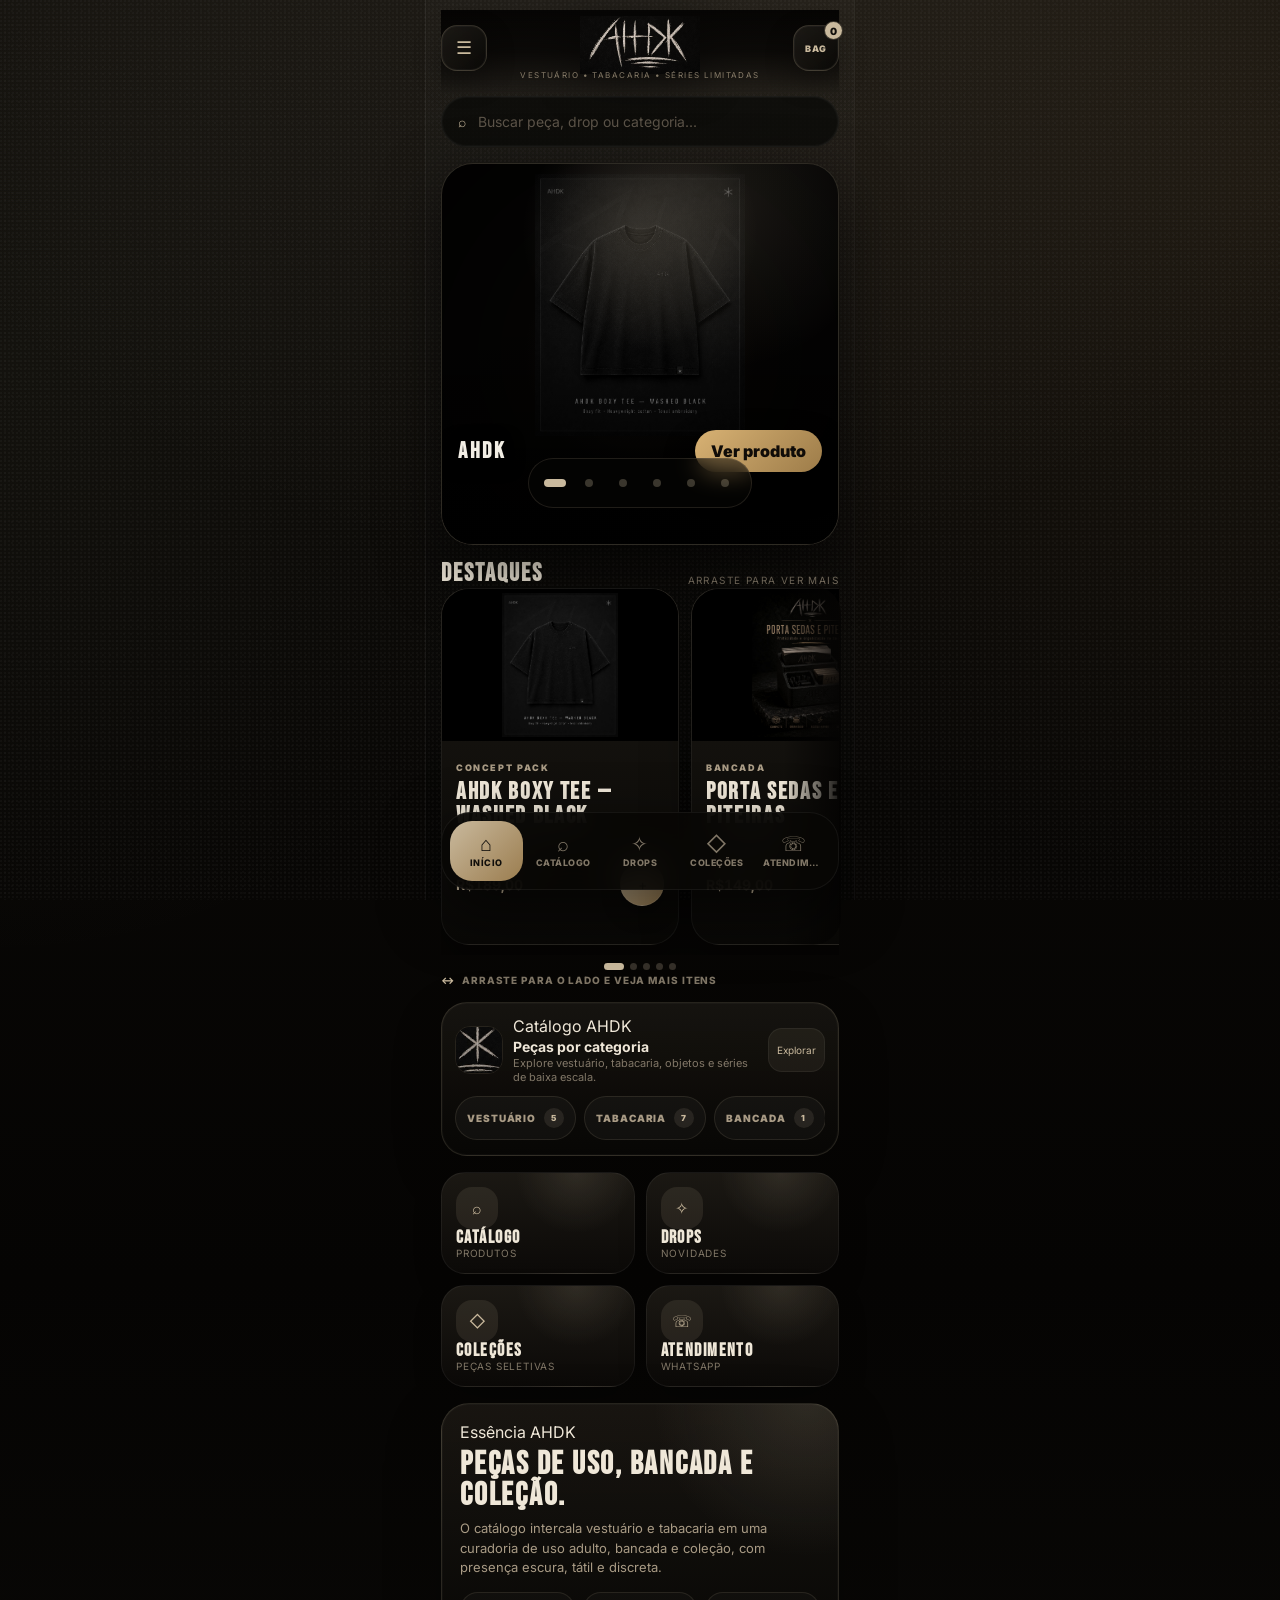
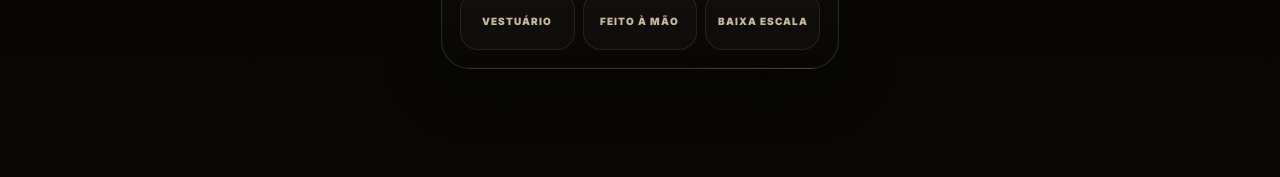
==== commit 6727d2da: "Load hardening assets on homepage" ====
--- a/AHDK_v10_pack_curadoria/homepage.html
+++ b/AHDK_v10_pack_curadoria/homepage.html
@@ -11,6 +11,7 @@
   <link href="https://fonts.googleapis.com/css2?family=Bebas+Neue&family=Cormorant+Garamond:wght@400;600;700&family=Inter:wght@300;400;600;700;800&display=swap" rel="stylesheet">
 
   <link rel="stylesheet" href="style.css" />
+  <link rel="stylesheet" href="hardening.css" />
   <script src="https://telegram.org/js/telegram-web-app.js"></script>
 </head>
 <body>
@@ -45,5 +46,6 @@
 
   <div class="toast" id="toast"></div>
   <script src="app.js"></script>
+  <script src="hardening.js"></script>
 </body>
 </html>
--- a/AHDK_v10_pack_curadoria/style.css
+++ b/AHDK_v10_pack_curadoria/style.css
@@ -3612,3 +3612,40 @@
     grid-template-columns: repeat(2, minmax(0, 1fr));
   }
 }
+
+/* V10.2 — padrão de espaçamento para evitar sobreposição visual */
+.page {
+  display: flex;
+  flex-direction: column;
+  gap: 16px;
+}
+
+.page > * {
+  margin-top: 0 !important;
+  margin-bottom: 0 !important;
+}
+
+.search,
+.featured-block,
+.catalog-overview,
+.quick-grid,
+.section,
+.stack,
+.kpis,
+.brand-ritual-card,
+.session-strip,
+.session-panel {
+  margin: 0 !important;
+}
+
+.hero-product-first .hero-media-clean img {
+  padding: 10px 8px 108px !important;
+}
+
+.hero-minimal-ui {
+  bottom: 72px;
+}
+
+.hero-product-first .hero-carousel-ui {
+  bottom: 24px;
+}
--- a/AHDK_v10_pack_curadoria/hardening.css
+++ b/AHDK_v10_pack_curadoria/hardening.css
@@ -0,0 +1,103 @@
+/* AHDK UI HARDENING
+   Neutraliza botões ghost, overlays decorativos e hitboxes invisíveis
+   sem alterar a identidade visual principal do app. */
+
+body.ahdk-modal-open {
+  overflow: hidden;
+  overscroll-behavior: contain;
+}
+
+.brand-logo-top,
+.catalog-overview-head img,
+.catalog-hub-head img,
+.hero-media img,
+.tap-hint,
+.zoom-hint,
+.explorer-orbit,
+.explorer-particle {
+  user-select: none;
+  -webkit-user-drag: none;
+}
+
+.hero-media img,
+.product-card::after,
+.product-card.in-cart::after,
+.interactive-card::after,
+.interactive-item::after,
+.interactive-report::after,
+.low-stock-card::before,
+.low-stock-item::before,
+.explorer-stage::before,
+.explorer-stage::after,
+.explorer-orbit,
+.explorer-particle,
+.tap-hint,
+.zoom-hint {
+  pointer-events: none !important;
+}
+
+.hero-media img:not(.active) {
+  visibility: hidden;
+}
+
+.product-modal-backdrop,
+.detail-backdrop,
+.cart-backdrop,
+.image-zoom-backdrop,
+.catalog-hub-backdrop {
+  pointer-events: auto;
+  touch-action: none;
+}
+
+.product-modal,
+.detail-modal,
+.cart-drawer,
+.image-zoom,
+.catalog-hub {
+  pointer-events: auto;
+  touch-action: auto;
+}
+
+button:disabled,
+[aria-disabled="true"] {
+  pointer-events: none !important;
+  cursor: not-allowed;
+  opacity: .52;
+}
+
+button[data-ahdk-ghost-suppressed="1"],
+a[data-ahdk-ghost-suppressed="1"],
+[role="button"][data-ahdk-ghost-suppressed="1"],
+[onclick][data-ahdk-ghost-suppressed="1"] {
+  pointer-events: none !important;
+  visibility: hidden !important;
+}
+
+button,
+[role="button"],
+a,
+.header-menu,
+.header-cart,
+.nav,
+.cart-btn,
+.mini-cart,
+.modal-cart,
+.modal-ghost,
+.modal-close,
+.carousel-arrow,
+.check-action,
+.action-btn,
+.delete-btn {
+  touch-action: manipulation;
+}
+
+@media (prefers-reduced-motion: reduce) {
+  *,
+  *::before,
+  *::after {
+    animation-duration: .01ms !important;
+    animation-iteration-count: 1 !important;
+    scroll-behavior: auto !important;
+    transition-duration: .01ms !important;
+  }
+}
